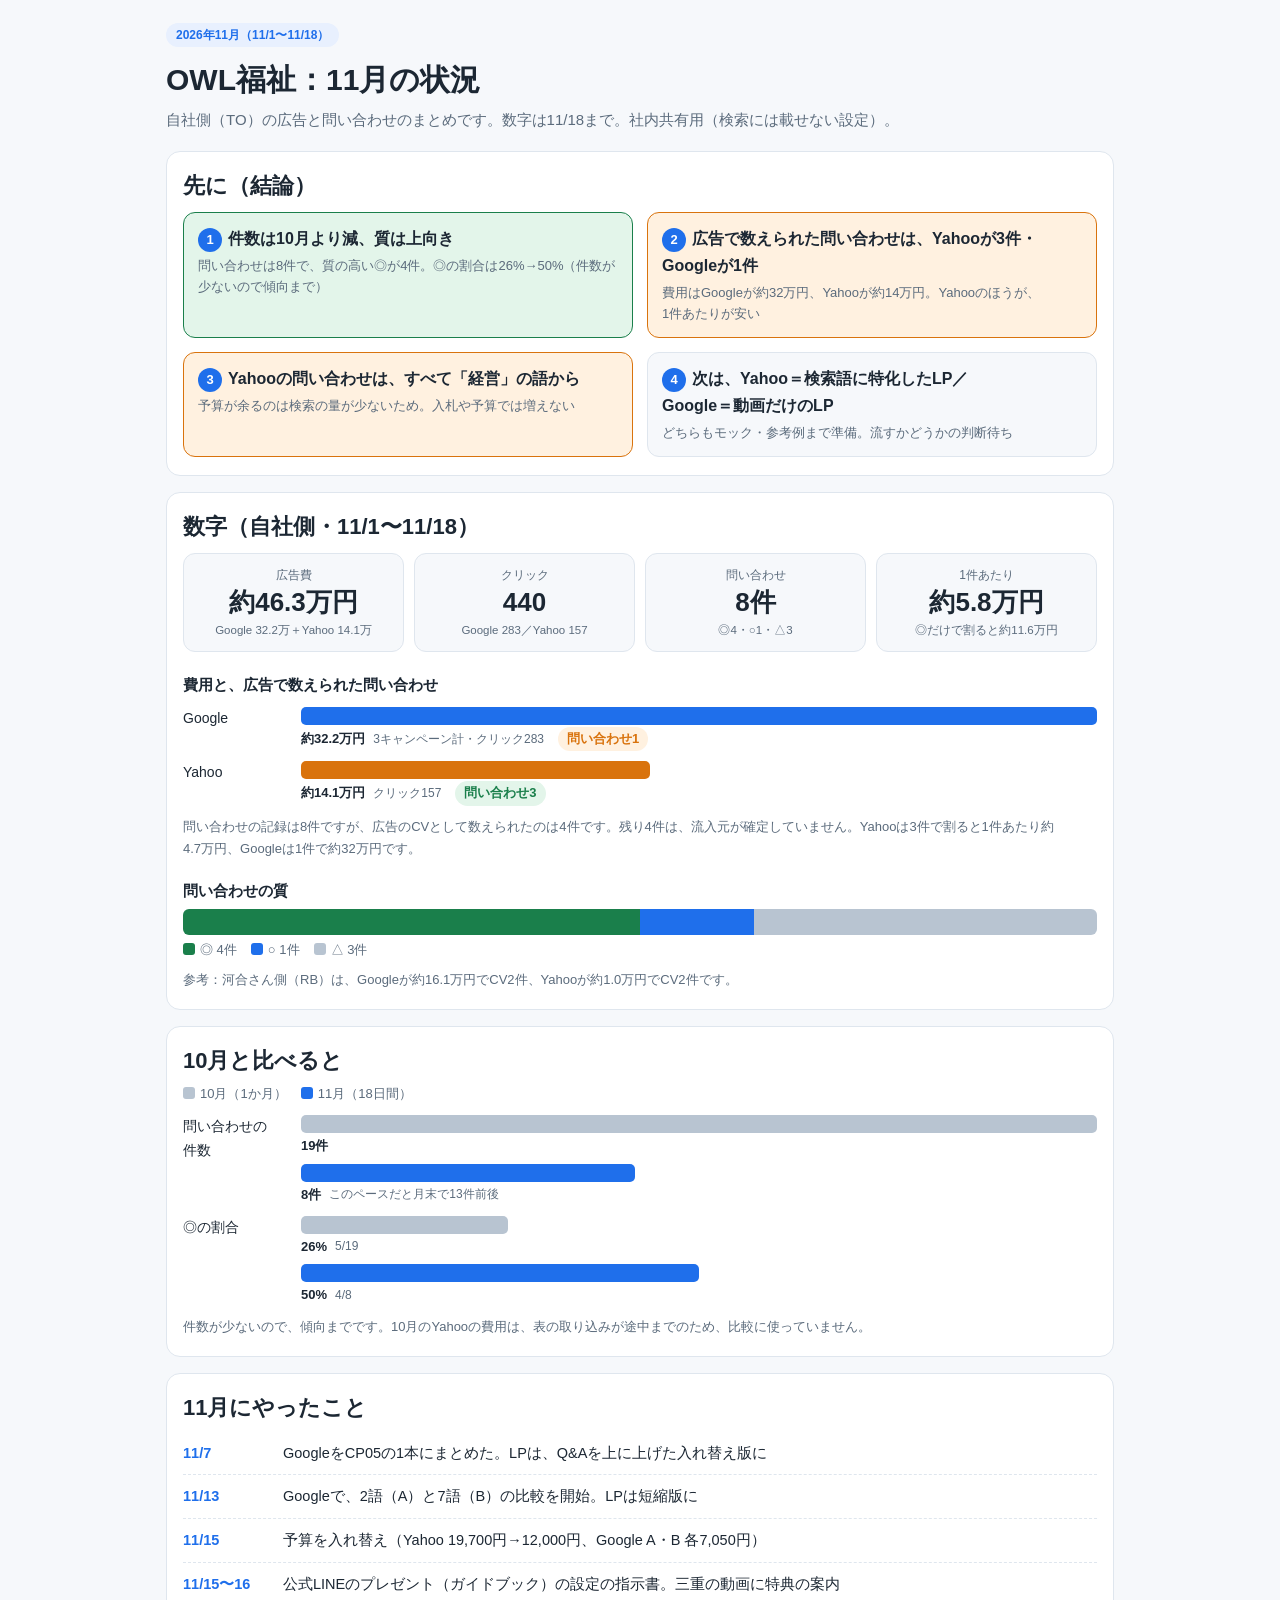
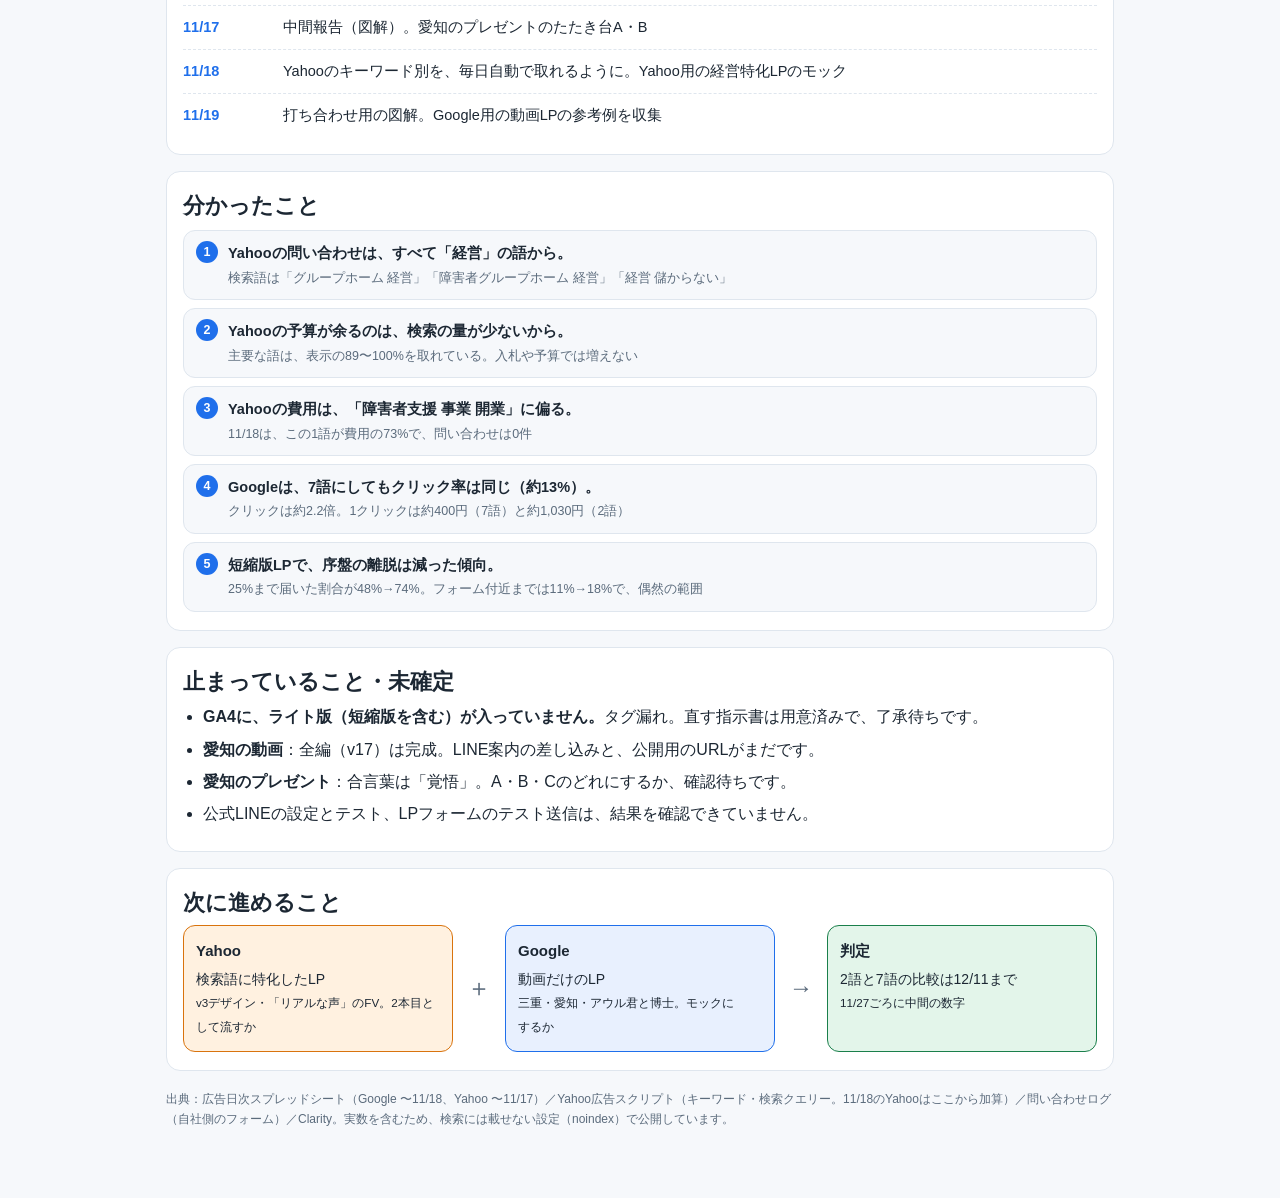
==== index.html @ 12ee5a51 "OWL福祉 11月の状況（図解） Co-Authored-By: Claude Fable 5.2 <noreply@anthropic.com>" ====
<!doctype html>
<html lang="ja">
<head>
<meta charset="utf-8">
<meta name="viewport" content="width=device-width, initial-scale=1">
<meta name="robots" content="noindex,nofollow">
<title>OWL福祉 11月の状況</title>
<style>
:root{
  --bg:#f6f8fb; --card:#ffffff; --ink:#1c2733; --sub:#5b6b7c; --line:#dfe6ee;
  --blue:#1f6feb; --blue-bg:#e8f0fe; --orange:#d9730d; --orange-bg:#fff1e0;
  --green:#1a7f4b; --green-bg:#e3f5ea; --red:#c0392b; --red-bg:#fdeceb; --gray-bar:#b8c4d1;
}
@media (prefers-color-scheme: dark){
  :root:not([data-theme="light"]){
    --bg:#0f1620; --card:#17212d; --ink:#e8eef5; --sub:#9bacbd; --line:#2a3745;
    --blue:#6aa6ff; --blue-bg:#16263f; --orange:#ffa94d; --orange-bg:#3a2a14; --green:#5fd39a; --green-bg:#12301f; --red:#ff8a7a; --red-bg:#3a1a17; --gray-bar:#4a5a6b;
  }
}
:root[data-theme="dark"]{
  --bg:#0f1620; --card:#17212d; --ink:#e8eef5; --sub:#9bacbd; --line:#2a3745;
  --blue:#6aa6ff; --blue-bg:#16263f; --orange:#ffa94d; --orange-bg:#3a2a14; --green:#5fd39a; --green-bg:#12301f; --red:#ff8a7a; --red-bg:#3a1a17; --gray-bar:#4a5a6b;
}
*{box-sizing:border-box}
html{-webkit-text-size-adjust:100%}
body{margin:0;background:var(--bg);color:var(--ink);font-family:-apple-system,BlinkMacSystemFont,"Hiragino Sans","Hiragino Kaku Gothic ProN","Yu Gothic",Meiryo,sans-serif;line-height:1.7;font-size:16px;word-break:auto-phrase;line-break:strict}
h1,h2,h3,.lead{text-wrap:balance}
.wrap{max-width:980px;margin:0 auto;padding:20px 16px 56px}
h1{font-size:clamp(22px,4.6vw,30px);line-height:1.4;margin:6px 0 6px}
h2{font-size:clamp(18px,3.8vw,22px);margin:0 0 6px;line-height:1.45}
h3{font-size:15px;margin:14px 0 6px}
.lead{color:var(--sub);margin:0 0 18px;font-size:15px}
.tag{display:inline-block;font-size:12px;font-weight:700;padding:2px 10px;border-radius:99px;background:var(--blue-bg);color:var(--blue);margin-bottom:6px}
.card{background:var(--card);border:1px solid var(--line);border-radius:14px;padding:18px 16px;margin:0 0 16px}
.concl,.card{min-width:0}
.grid2{display:grid;grid-template-columns:1fr 1fr;gap:14px}
.grid4{display:grid;grid-template-columns:repeat(4,1fr);gap:12px}
@media (max-width:820px){.grid4{grid-template-columns:1fr 1fr}}
@media (max-width:620px){.grid2,.grid4{grid-template-columns:1fr}}
.concl{border-radius:12px;padding:12px 14px;border:1px solid var(--line);background:var(--bg)}
.concl .no{display:inline-block;width:24px;height:24px;line-height:24px;text-align:center;border-radius:99px;background:var(--blue);color:#fff;font-weight:700;font-size:13px;margin-right:6px}
.concl b{display:block;margin-bottom:4px}
.concl small{color:var(--sub);display:block;font-size:13px;line-height:1.6}
.concl.good{background:var(--green-bg);border-color:var(--green)}
.concl.mid{background:var(--orange-bg);border-color:var(--orange)}
.bar-row{display:grid;grid-template-columns:110px minmax(0,1fr);align-items:start;gap:8px;margin:10px 0;font-size:14px}
@media (max-width:620px){.bar-row{grid-template-columns:minmax(0,1fr);gap:2px}}
.bars{display:grid;gap:6px;min-width:0}
.b{display:block;min-width:0}
.b i{display:block;height:18px;border-radius:5px;min-width:3px}
.lab{display:flex;flex-wrap:wrap;align-items:center;gap:2px 8px;margin-top:2px}
.b i.old{background:var(--gray-bar)} .b i.new{background:var(--blue)} .b i.a{background:var(--orange)} .b i.bb{background:var(--blue)} .b i.bud{background:var(--line)} .b i.use{background:var(--orange)}
.b span{font-weight:700;font-variant-numeric:tabular-nums;font-size:13px}
.b em{font-style:normal;color:var(--sub);font-size:12px;font-variant-numeric:tabular-nums}
.legend{display:flex;gap:14px;flex-wrap:wrap;font-size:13px;color:var(--sub);margin:4px 0 8px}
.legend i{display:inline-block;width:12px;height:12px;border-radius:3px;margin-right:5px;vertical-align:-1px}
.note{color:var(--sub);font-size:13px;margin:8px 0 0}
.verdict{display:inline-block;font-size:12px;font-weight:700;padding:1px 9px;border-radius:99px;margin-left:6px}
.v-ok{background:var(--green-bg);color:var(--green)} .v-no{background:var(--orange-bg);color:var(--orange)} .v-same{background:var(--blue-bg);color:var(--blue)}
.flow{display:grid;grid-template-columns:1fr 40px 1fr 40px 1fr;gap:6px;align-items:stretch}
.flow>*{min-width:0}
.flow .step{border-radius:12px;padding:12px;border:1px solid var(--line);background:var(--bg);font-size:14px}
.flow .step b{display:block;font-size:15px;margin-bottom:4px}
.flow .arrow{display:flex;align-items:center;justify-content:center;font-size:24px;color:var(--sub)}
.flow .step.a{background:var(--orange-bg);border-color:var(--orange)}
.flow .step.b2{background:var(--blue-bg);border-color:var(--blue)}
.flow .step.res{background:var(--green-bg);border-color:var(--green)}
@media (max-width:720px){.flow{grid-template-columns:1fr}.flow .arrow{transform:rotate(90deg);height:26px}}

th,td{border-bottom:1px solid var(--line);padding:9px 8px;text-align:left;vertical-align:top}
th{font-size:13px;color:var(--sub)}
td.n{text-align:right;font-variant-numeric:tabular-nums;font-weight:700}
.unk li{margin:5px 0}
ul{margin:6px 0;padding-left:20px}
.foot{color:var(--sub);font-size:12px;margin-top:18px}

h2 .n{display:inline-block;min-width:26px;height:26px;line-height:26px;text-align:center;border-radius:99px;background:var(--blue);color:#fff;font-size:14px;margin-right:8px;vertical-align:2px}
.bt{position:relative;height:22px;border-radius:5px;background:var(--line);overflow:visible;margin:2px 0}
.bt i{display:block;height:100%;border-radius:5px}
.bt .mk{position:absolute;top:-4px;bottom:-4px;width:0;border-left:2px dashed var(--orange)}
.bt .mk em{position:absolute;top:-17px;right:6px;font-style:normal;font-size:10.5px;color:var(--orange);white-space:nowrap;font-weight:700}
.rowd{display:grid;grid-template-columns:54px minmax(0,1fr);gap:8px;align-items:center;margin:20px 0 6px;font-size:13.5px}
.rowd .v{display:flex;gap:8px;align-items:center;flex-wrap:wrap}
.rowd .v b{font-variant-numeric:tabular-nums}
.stack{display:flex;height:26px;border-radius:6px;overflow:hidden;margin:6px 0 4px}
.stack i{display:block;height:100%}
.stack i.h{background:var(--orange)} .stack i.o{background:var(--gray-bar)}
table{width:100%;border-collapse:collapse;font-size:13.5px}
th,td{border-bottom:1px solid var(--line);padding:8px 6px;text-align:right;white-space:nowrap}
th:first-child,td:first-child{text-align:left;white-space:normal}
th{font-size:12px;color:var(--sub);font-weight:700}
.sc{overflow-x:auto;-webkit-overflow-scrolling:touch}
.ask{counter-reset:a;list-style:none;margin:8px 0 0;padding:0}
.ask li{counter-increment:a;position:relative;padding:10px 12px 10px 44px;border:1px solid var(--line);border-radius:12px;background:var(--bg);margin:0 0 8px;font-size:14.5px}
.ask li::before{content:counter(a);position:absolute;left:12px;top:10px;width:22px;height:22px;line-height:22px;text-align:center;border-radius:99px;background:var(--orange);color:#fff;font-size:12.5px;font-weight:700}
.gift{display:grid;grid-template-columns:repeat(3,minmax(0,1fr));gap:12px}
@media (max-width:760px){.gift{grid-template-columns:1fr}}
.gc{border:1px solid var(--line);border-radius:12px;padding:12px 14px;background:var(--bg);font-size:14px}
.gc b{display:block;font-size:15px;margin-bottom:2px}
.gc small{display:block;color:var(--sub);font-size:12.5px;line-height:1.6;margin-top:4px}
.st{display:inline-block;font-size:11.5px;font-weight:700;padding:1px 9px;border-radius:99px;margin-bottom:6px}
.st.ok{background:var(--green-bg);color:var(--green)} .st.wip{background:var(--orange-bg);color:var(--orange)} .st.no{background:var(--red-bg);color:var(--red)}
.key{display:flex;align-items:center;gap:14px;background:var(--orange-bg);border:1px solid var(--orange);border-radius:14px;padding:14px 16px;margin:0 0 14px}
.key .w{font-size:30px;font-weight:800;color:var(--orange);line-height:1}
.key small{display:block;color:var(--sub);font-size:12.5px}
.steps5{display:grid;grid-template-columns:repeat(5,minmax(0,1fr));gap:8px}
@media (max-width:760px){.steps5{grid-template-columns:1fr}}
.sp{border:1px solid var(--line);border-radius:12px;padding:10px 12px;background:var(--bg);font-size:13.5px;line-height:1.55}
.sp b{display:block;font-size:14px;margin-bottom:2px}
.pillbox{display:flex;flex-wrap:wrap;gap:6px;margin:6px 0 0}
.pill{font-size:12.5px;border:1px solid var(--line);border-radius:99px;padding:2px 10px;background:var(--bg)}
.pill.cv{border-color:var(--green);background:var(--green-bg);color:var(--green);font-weight:700}

.kpi{display:grid;grid-template-columns:repeat(4,minmax(0,1fr));gap:10px}
@media (max-width:760px){.kpi{grid-template-columns:1fr 1fr}}
.kp{border:1px solid var(--line);border-radius:12px;padding:12px 10px;background:var(--bg);text-align:center}
.kp small{display:block;font-size:12px;color:var(--sub);line-height:1.5}
.kp b{display:block;font-size:clamp(20px,5vw,26px);line-height:1.3;margin:2px 0;font-variant-numeric:tabular-nums}
.kp i{display:block;font-style:normal;font-size:11.5px;color:var(--sub);line-height:1.5}
.tl{list-style:none;margin:8px 0 0;padding:0}
.tl li{display:grid;grid-template-columns:88px minmax(0,1fr);gap:12px;padding:9px 0;border-bottom:1px dashed var(--line);font-size:14.5px}
.tl li:last-child{border-bottom:0}
.tl li b{color:var(--blue);font-variant-numeric:tabular-nums;white-space:nowrap}
.find{counter-reset:f;list-style:none;margin:8px 0 0;padding:0;display:grid;gap:8px}
.find li{counter-increment:f;position:relative;padding:10px 12px 10px 44px;border:1px solid var(--line);border-radius:12px;background:var(--bg);font-size:14.5px}
.find li::before{content:counter(f);position:absolute;left:12px;top:10px;width:22px;height:22px;line-height:22px;text-align:center;border-radius:99px;background:var(--blue);color:#fff;font-size:12.5px;font-weight:700}
.find li small{display:block;color:var(--sub);font-size:12.5px;margin-top:2px}
</style>
</head>
<body>
<div class="wrap">

<span class="tag">2026年11月（11/1〜11/18）</span>
<h1>OWL福祉：11月の状況</h1>
<p class="lead">自社側（TO）の広告と問い合わせのまとめです。数字は11/18まで。社内共有用（検索には載せない設定）。</p>

<div class="card">
  <h2>先に（結論）</h2>
  <div class="grid2" style="margin-top:10px">
    <div class="concl good"><b><span class="no">1</span>件数は10月より減、質は上向き</b><small>問い合わせは8件で、質の高い◎が4件。◎の割合は26%→50%（件数が少ないので傾向まで）</small></div>
    <div class="concl mid"><b><span class="no">2</span>広告で数えられた問い合わせは、<span style="white-space:nowrap">Yahooが3件・</span><span style="white-space:nowrap">Googleが1件</span></b><small>費用はGoogleが約32万円、Yahooが約14万円。Yahooのほうが、1件あたりが安い</small></div>
    <div class="concl mid"><b><span class="no">3</span>Yahooの問い合わせは、すべて「経営」の語から</b><small>予算が余るのは検索の量が少ないため。入札や予算では増えない</small></div>
    <div class="concl"><b><span class="no">4</span>次は、<span style="white-space:nowrap">Yahoo＝検索語に特化したLP</span>／<span style="white-space:nowrap">Google＝動画だけのLP</span></b><small>どちらもモック・参考例まで準備。流すかどうかの判断待ち</small></div>
  </div>
</div>

<div class="card">
  <h2>数字（自社側・11/1〜11/18）</h2>
  <div class="kpi" style="margin-top:10px">
    <div class="kp"><small>広告費</small><b>約46.3万円</b><i>Google 32.2万＋Yahoo 14.1万</i></div>
    <div class="kp"><small>クリック</small><b>440</b><i>Google 283／Yahoo 157</i></div>
    <div class="kp"><small>問い合わせ</small><b>8件</b><i>◎4・○1・△3</i></div>
    <div class="kp"><small>1件あたり</small><b>約5.8万円</b><i>◎だけで割ると約11.6万円</i></div>
  </div>

  <h3 style="font-size:15px;margin:20px 0 4px">費用と、広告で数えられた問い合わせ</h3>
  <div class="bar-row"><div>Google</div><div class="bars"><div class="b"><i class="new" style="width:100%"></i><div class="lab"><span>約32.2万円</span><em>3キャンペーン計・クリック283</em><span class="verdict v-no">問い合わせ1</span></div></div></div></div>
  <div class="bar-row"><div>Yahoo</div><div class="bars"><div class="b"><i class="a" style="width:43.9%"></i><div class="lab"><span>約14.1万円</span><em>クリック157</em><span class="verdict v-ok">問い合わせ3</span></div></div></div></div>
  <p class="note">問い合わせの記録は8件ですが、広告のCVとして数えられたのは4件です。残り4件は、流入元が確定していません。Yahooは3件で割ると1件あたり約4.7万円、Googleは1件で約32万円です。</p>

  <h3 style="font-size:15px;margin:18px 0 4px">問い合わせの質</h3>
  <div class="stack"><i style="width:50%;background:var(--green)"></i><i style="width:12.5%;background:var(--blue)"></i><i style="width:37.5%;background:var(--gray-bar)"></i></div>
  <div class="legend"><span><i style="background:var(--green)"></i>◎ 4件</span><span><i style="background:var(--blue)"></i>○ 1件</span><span><i style="background:var(--gray-bar)"></i>△ 3件</span></div>
  <p class="note">参考：河合さん側（RB）は、Googleが約16.1万円でCV2件、Yahooが約1.0万円でCV2件です。</p>
</div>

<div class="card">
  <h2>10月と比べると</h2>
  <div class="legend"><span><i style="background:var(--gray-bar)"></i>10月（1か月）</span><span><i style="background:var(--blue)"></i>11月（18日間）</span></div>
  <div class="bar-row"><div>問い合わせの件数</div><div class="bars"><div class="b"><i class="old" style="width:100%"></i><div class="lab"><span>19件</span></div></div><div class="b"><i class="new" style="width:42%"></i><div class="lab"><span>8件</span><em>このペースだと月末で13件前後</em></div></div></div></div>
  <div class="bar-row"><div>◎の割合</div><div class="bars"><div class="b"><i class="old" style="width:26%"></i><div class="lab"><span>26%</span><em>5/19</em></div></div><div class="b"><i class="new" style="width:50%"></i><div class="lab"><span>50%</span><em>4/8</em></div></div></div></div>
  <p class="note">件数が少ないので、傾向までです。10月のYahooの費用は、表の取り込みが途中までのため、比較に使っていません。</p>
</div>

<div class="card">
  <h2>11月にやったこと</h2>
  <ul class="tl">
    <li><b>11/7</b><span>GoogleをCP05の1本にまとめた。LPは、Q&amp;Aを上に上げた入れ替え版に</span></li>
    <li><b>11/13</b><span>Googleで、2語（A）と7語（B）の比較を開始。LPは短縮版に</span></li>
    <li><b>11/15</b><span>予算を入れ替え（Yahoo 19,700円→12,000円、Google A・B 各7,050円）</span></li>
    <li><b>11/15〜16</b><span>公式LINEのプレゼント（ガイドブック）の設定の指示書。三重の動画に特典の案内</span></li>
    <li><b>11/17</b><span>中間報告（図解）。愛知のプレゼントのたたき台A・B</span></li>
    <li><b>11/18</b><span>Yahooのキーワード別を、毎日自動で取れるように。Yahoo用の経営特化LPのモック</span></li>
    <li><b>11/19</b><span>打ち合わせ用の図解。Google用の動画LPの参考例を収集</span></li>
  </ul>
</div>

<div class="card">
  <h2>分かったこと</h2>
  <ol class="find">
    <li><b>Yahooの問い合わせは、すべて「経営」の語から。</b><small>検索語は「グループホーム 経営」「障害者グループホーム 経営」「経営 儲からない」</small></li>
    <li><b>Yahooの予算が余るのは、検索の量が少ないから。</b><small>主要な語は、表示の89〜100%を取れている。入札や予算では増えない</small></li>
    <li><b>Yahooの費用は、「障害者支援 事業 開業」に偏る。</b><small>11/18は、この1語が費用の73%で、問い合わせは0件</small></li>
    <li><b>Googleは、7語にしてもクリック率は同じ（約13%）。</b><small>クリックは約2.2倍。1クリックは約400円（7語）と約1,030円（2語）</small></li>
    <li><b>短縮版LPで、序盤の離脱は減った傾向。</b><small>25%まで届いた割合が48%→74%。フォーム付近までは11%→18%で、偶然の範囲</small></li>
  </ol>
</div>

<div class="card">
  <h2>止まっていること・未確定</h2>
  <ul class="unk">
    <li><b>GA4に、ライト版（短縮版を含む）が入っていません。</b>タグ漏れ。直す指示書は用意済みで、了承待ちです。</li>
    <li><b>愛知の動画</b>：全編（v17）は完成。LINE案内の差し込みと、公開用のURLがまだです。</li>
    <li><b>愛知のプレゼント</b>：合言葉は「覚悟」。A・B・Cのどれにするか、確認待ちです。</li>
    <li>公式LINEの設定とテスト、LPフォームのテスト送信は、結果を確認できていません。</li>
  </ul>
</div>

<div class="card">
  <h2>次に進めること</h2>
  <div class="flow">
    <div class="step a"><b>Yahoo</b>検索語に特化したLP<br><small>v3デザイン・「リアルな声」のFV。2本目として流すか</small></div>
    <div class="arrow">＋</div>
    <div class="step b2"><b>Google</b>動画だけのLP<br><small>三重・愛知・アウル君と博士。モックにするか</small></div>
    <div class="arrow">→</div>
    <div class="step res"><b>判定</b>2語と7語の比較は12/11まで<br><small>11/27ごろに中間の数字</small></div>
  </div>
</div>

<p class="foot">出典：広告日次スプレッドシート（Google 〜11/18、Yahoo 〜11/17）／Yahoo広告スクリプト（キーワード・検索クエリー。11/18のYahooはここから加算）／問い合わせログ（自社側のフォーム）／Clarity。実数を含むため、検索には載せない設定（noindex）で公開しています。</p>
</div>
</body>
</html>
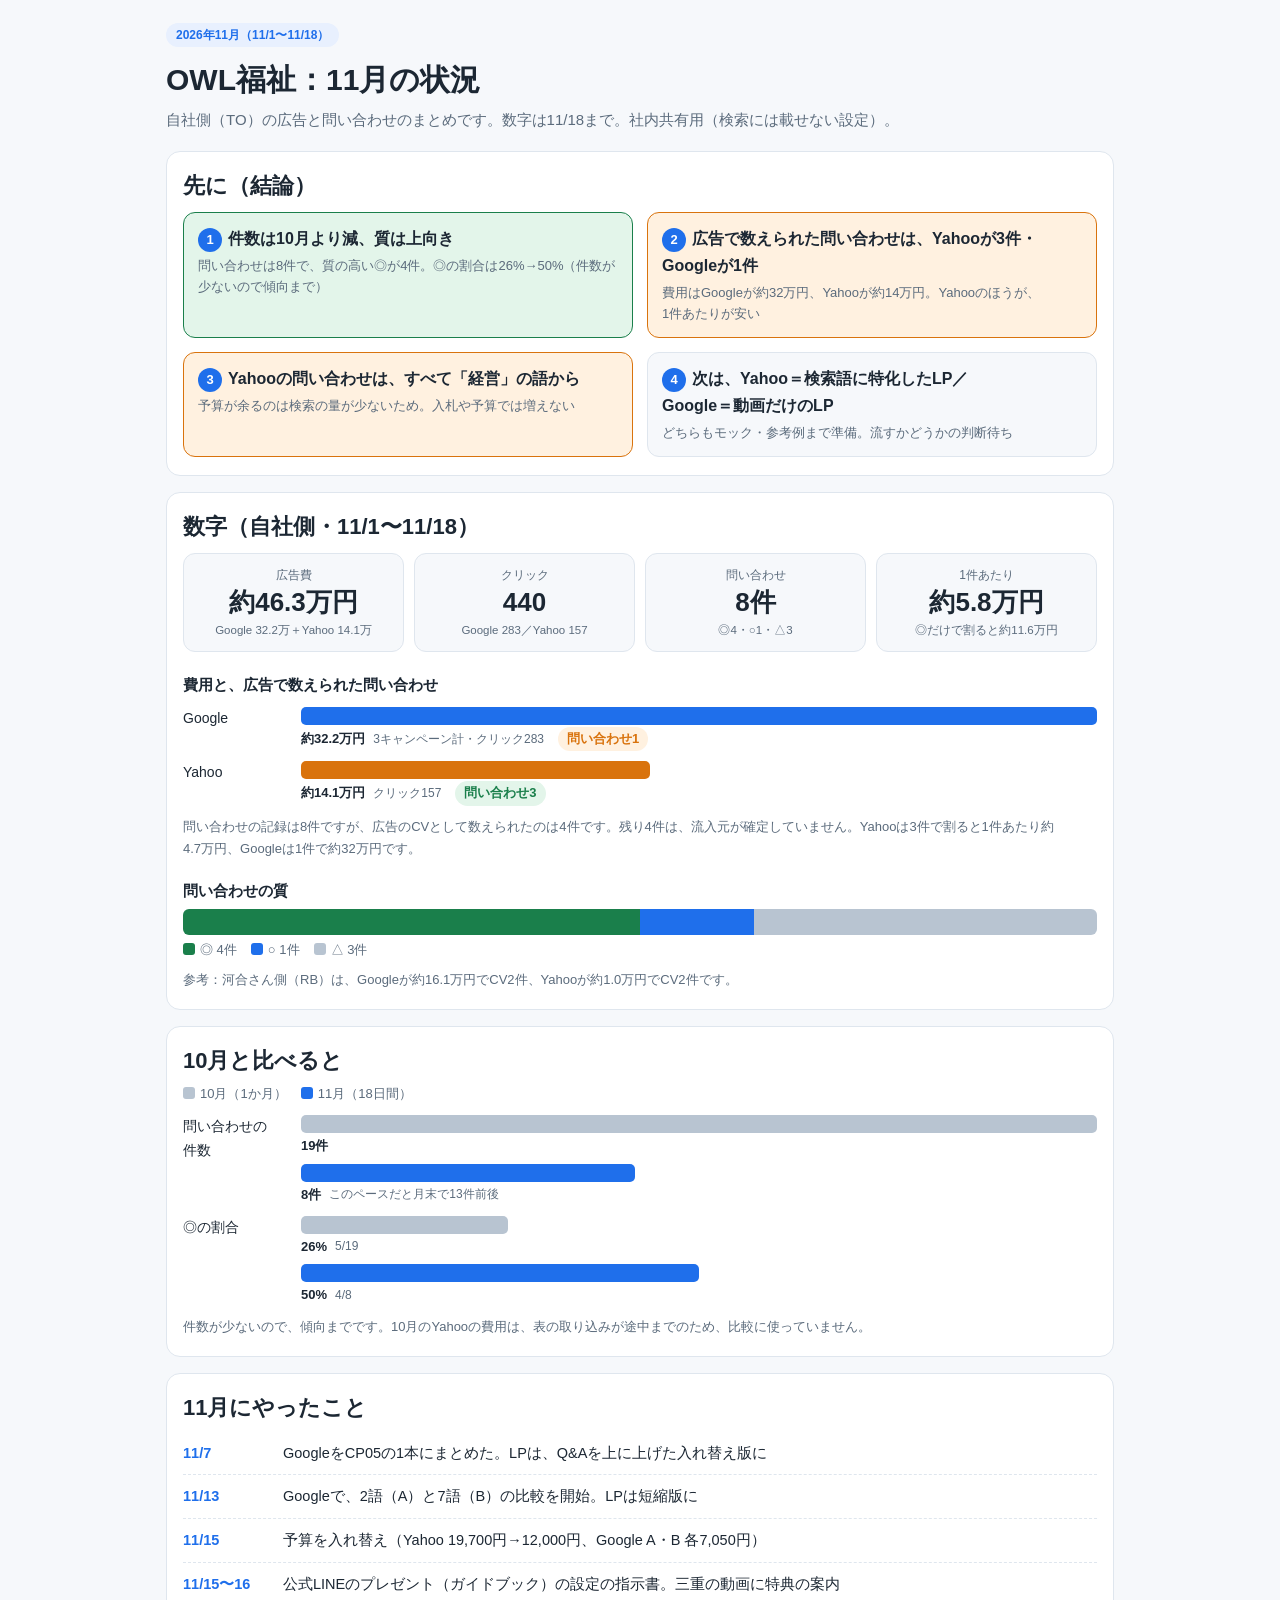
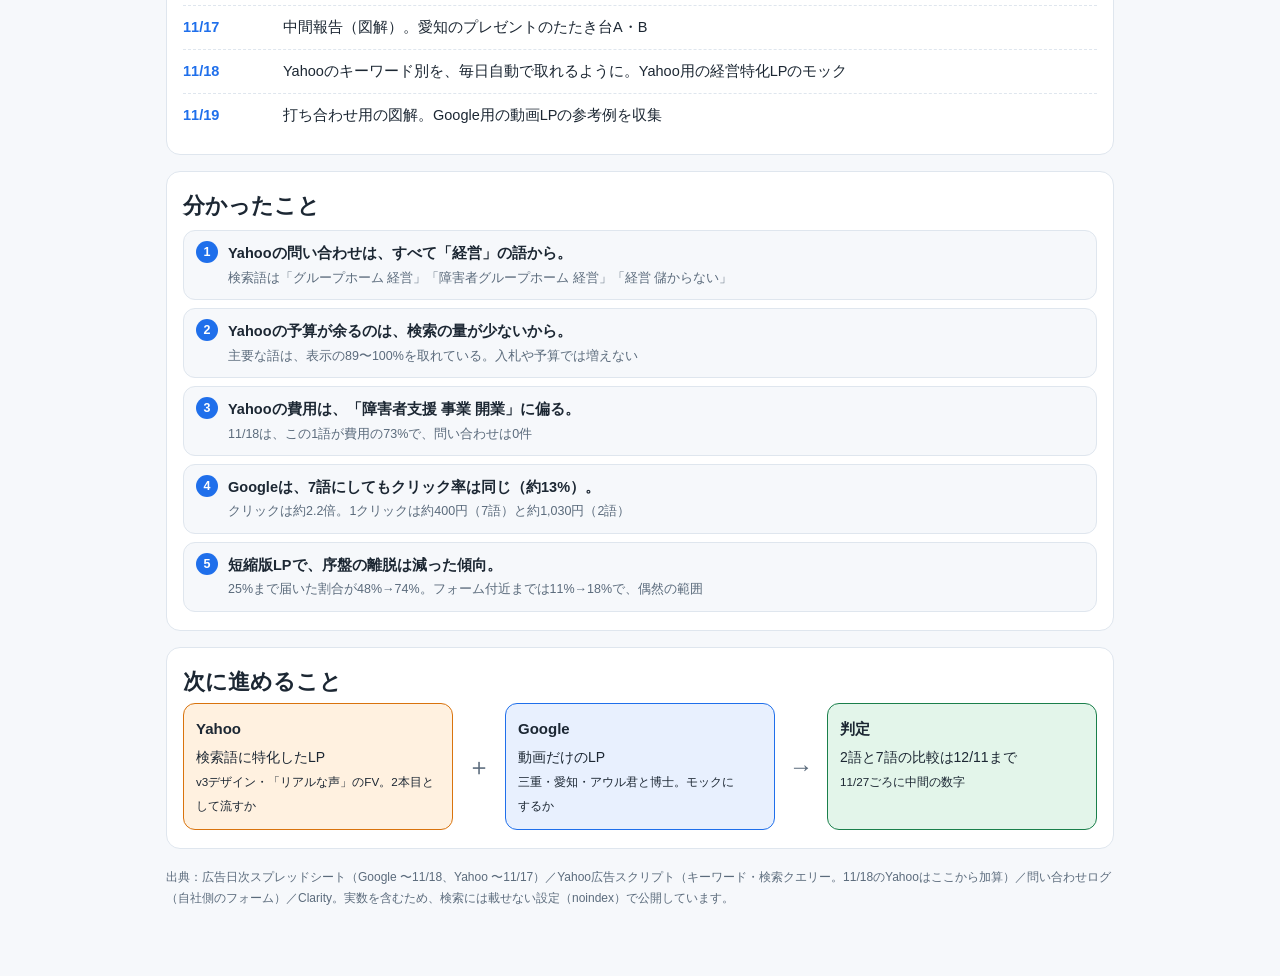
==== commit f03fbafb: "「止まっていること・未確定」を外す Co-Authored-By: Claude Fable 5.2 <noreply@anthropic.com>" ====
--- a/index.html
+++ b/index.html
@@ -197,16 +197,6 @@
 </div>
 
 <div class="card">
-  <h2>止まっていること・未確定</h2>
-  <ul class="unk">
-    <li><b>GA4に、ライト版（短縮版を含む）が入っていません。</b>タグ漏れ。直す指示書は用意済みで、了承待ちです。</li>
-    <li><b>愛知の動画</b>：全編（v17）は完成。LINE案内の差し込みと、公開用のURLがまだです。</li>
-    <li><b>愛知のプレゼント</b>：合言葉は「覚悟」。A・B・Cのどれにするか、確認待ちです。</li>
-    <li>公式LINEの設定とテスト、LPフォームのテスト送信は、結果を確認できていません。</li>
-  </ul>
-</div>
-
-<div class="card">
   <h2>次に進めること</h2>
   <div class="flow">
     <div class="step a"><b>Yahoo</b>検索語に特化したLP<br><small>v3デザイン・「リアルな声」のFV。2本目として流すか</small></div>
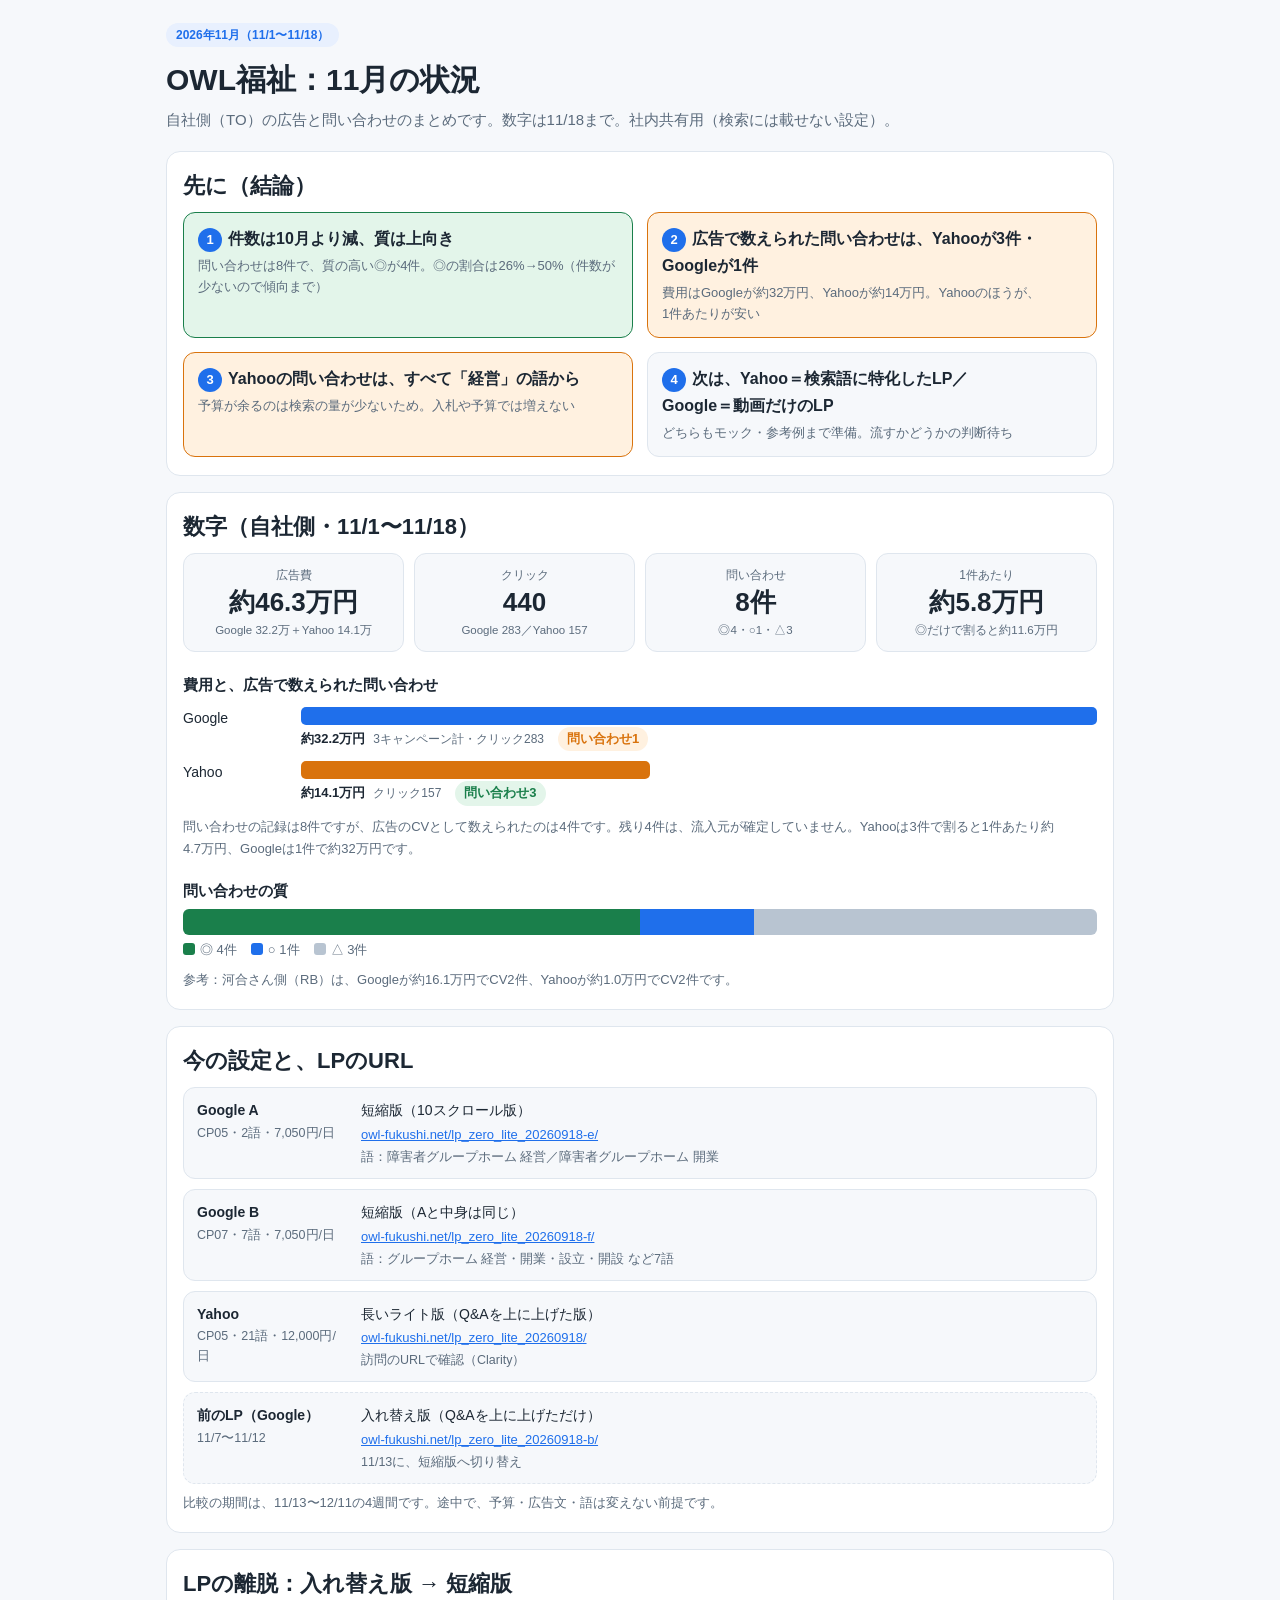
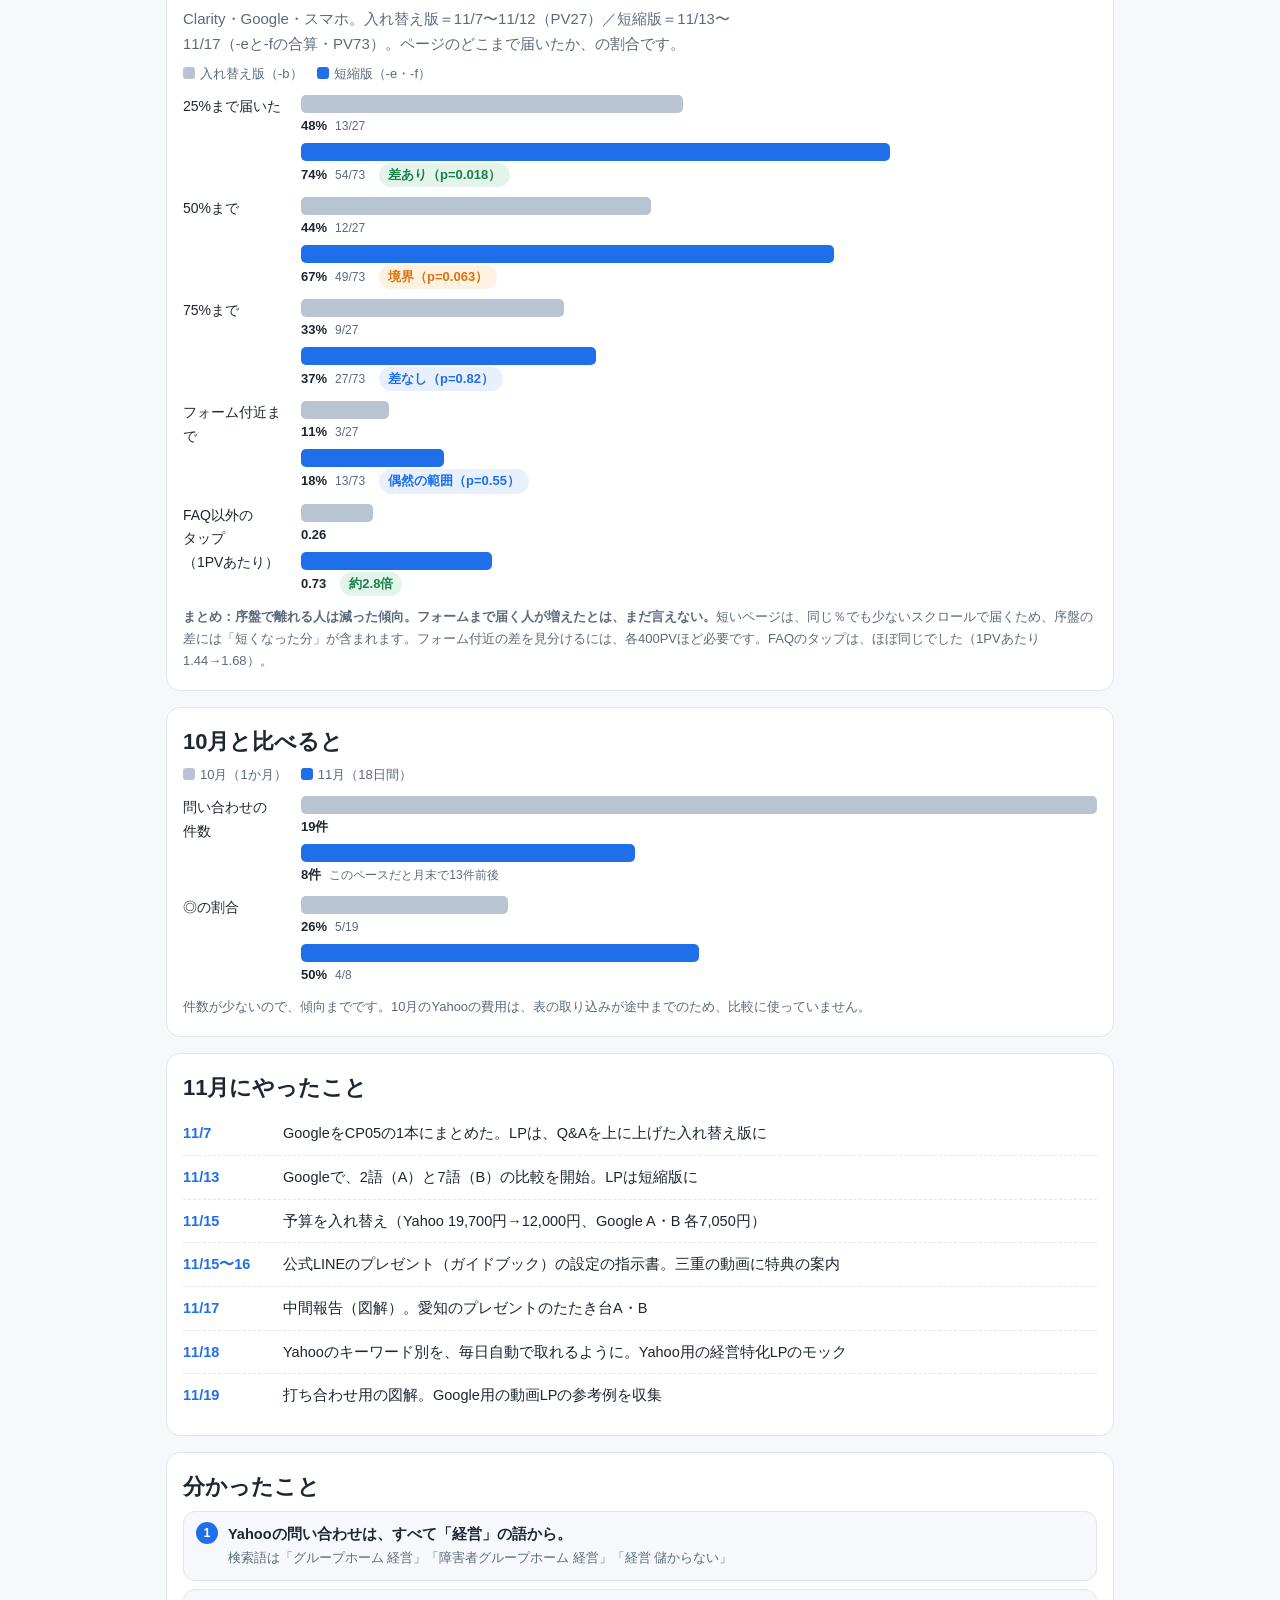
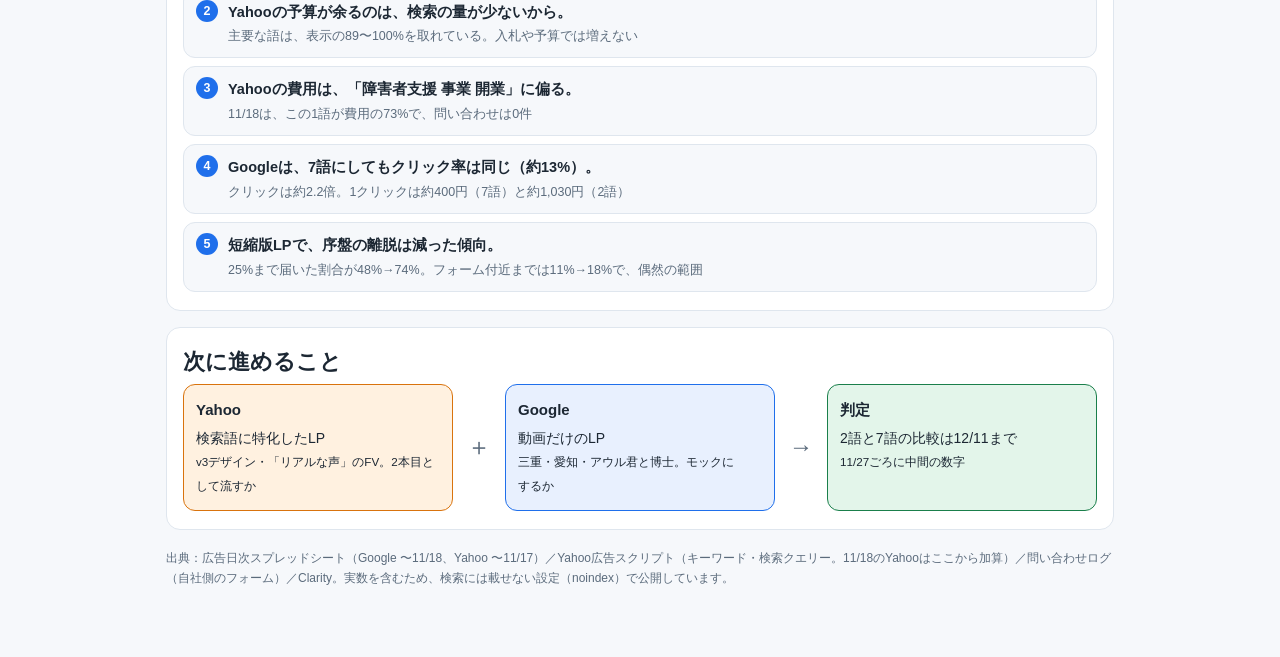
==== commit 9d0bf008: "今の設定とLPのURL、入れ替え版と短縮版の離脱の比較を追加 Co-Authored-By: Claude Fable 5.2 <noreply@anthropic.com>" ====
--- a/index.html
+++ b/index.html
@@ -125,6 +125,14 @@
 .find li{counter-increment:f;position:relative;padding:10px 12px 10px 44px;border:1px solid var(--line);border-radius:12px;background:var(--bg);font-size:14.5px}
 .find li::before{content:counter(f);position:absolute;left:12px;top:10px;width:22px;height:22px;line-height:22px;text-align:center;border-radius:99px;background:var(--blue);color:#fff;font-size:12.5px;font-weight:700}
 .find li small{display:block;color:var(--sub);font-size:12.5px;margin-top:2px}
+
+.set{display:grid;gap:10px;margin-top:10px}
+.sr{display:grid;grid-template-columns:150px minmax(0,1fr);gap:4px 14px;border:1px solid var(--line);border-radius:12px;background:var(--bg);padding:11px 13px;font-size:14px}
+@media (max-width:620px){.sr{grid-template-columns:minmax(0,1fr)}}
+.sr b{display:block}
+.sr small{display:block;color:var(--sub);font-size:12.5px;line-height:1.6}
+.sr a{color:var(--blue);word-break:break-all;font-size:13px}
+.sr.old{border-style:dashed}
 </style>
 </head>
 <body>
@@ -162,6 +170,29 @@
   <div class="stack"><i style="width:50%;background:var(--green)"></i><i style="width:12.5%;background:var(--blue)"></i><i style="width:37.5%;background:var(--gray-bar)"></i></div>
   <div class="legend"><span><i style="background:var(--green)"></i>◎ 4件</span><span><i style="background:var(--blue)"></i>○ 1件</span><span><i style="background:var(--gray-bar)"></i>△ 3件</span></div>
   <p class="note">参考：河合さん側（RB）は、Googleが約16.1万円でCV2件、Yahooが約1.0万円でCV2件です。</p>
+</div>
+
+<div class="card">
+  <h2>今の設定と、LPのURL</h2>
+  <div class="set">
+    <div class="sr"><div><b>Google A</b><small>CP05・2語・7,050円/日</small></div><div>短縮版（10スクロール版）<br><a href="https://owl-fukushi.net/lp_zero_lite_20260918-e/" target="_blank" rel="noopener">owl-fukushi.net/lp_zero_lite_20260918-e/</a><small>語：障害者グループホーム 経営／障害者グループホーム 開業</small></div></div>
+    <div class="sr"><div><b>Google B</b><small>CP07・7語・7,050円/日</small></div><div>短縮版（Aと中身は同じ）<br><a href="https://owl-fukushi.net/lp_zero_lite_20260918-f/" target="_blank" rel="noopener">owl-fukushi.net/lp_zero_lite_20260918-f/</a><small>語：グループホーム 経営・開業・設立・開設 など7語</small></div></div>
+    <div class="sr"><div><b>Yahoo</b><small>CP05・21語・12,000円/日</small></div><div>長いライト版（Q&amp;Aを上に上げた版）<br><a href="https://owl-fukushi.net/lp_zero_lite_20260918/" target="_blank" rel="noopener">owl-fukushi.net/lp_zero_lite_20260918/</a><small>訪問のURLで確認（Clarity）</small></div></div>
+    <div class="sr old"><div><b>前のLP（Google）</b><small>11/7〜11/12</small></div><div>入れ替え版（Q&amp;Aを上に上げただけ）<br><a href="https://owl-fukushi.net/lp_zero_lite_20260918-b/" target="_blank" rel="noopener">owl-fukushi.net/lp_zero_lite_20260918-b/</a><small>11/13に、短縮版へ切り替え</small></div></div>
+  </div>
+  <p class="note">比較の期間は、11/13〜12/11の4週間です。途中で、予算・広告文・語は変えない前提です。</p>
+</div>
+
+<div class="card">
+  <h2>LPの離脱：入れ替え版 → 短縮版</h2>
+  <p class="lead" style="margin-bottom:6px">Clarity・Google・スマホ。入れ替え版＝11/7〜11/12（PV27）／短縮版＝11/13〜11/17（-eと-fの合算・PV73）。ページのどこまで届いたか、の割合です。</p>
+  <div class="legend"><span><i style="background:var(--gray-bar)"></i>入れ替え版（-b）</span><span><i style="background:var(--blue)"></i>短縮版（-e・-f）</span></div>
+  <div class="bar-row"><div>25%まで届いた</div><div class="bars"><div class="b"><i class="old" style="width:48%"></i><div class="lab"><span>48%</span><em>13/27</em></div></div><div class="b"><i class="new" style="width:74%"></i><div class="lab"><span>74%</span><em>54/73</em><span class="verdict v-ok">差あり（p=0.018）</span></div></div></div></div>
+  <div class="bar-row"><div>50%まで</div><div class="bars"><div class="b"><i class="old" style="width:44%"></i><div class="lab"><span>44%</span><em>12/27</em></div></div><div class="b"><i class="new" style="width:67%"></i><div class="lab"><span>67%</span><em>49/73</em><span class="verdict v-no">境界（p=0.063）</span></div></div></div></div>
+  <div class="bar-row"><div>75%まで</div><div class="bars"><div class="b"><i class="old" style="width:33%"></i><div class="lab"><span>33%</span><em>9/27</em></div></div><div class="b"><i class="new" style="width:37%"></i><div class="lab"><span>37%</span><em>27/73</em><span class="verdict v-same">差なし（p=0.82）</span></div></div></div></div>
+  <div class="bar-row"><div>フォーム付近まで</div><div class="bars"><div class="b"><i class="old" style="width:11%"></i><div class="lab"><span>11%</span><em>3/27</em></div></div><div class="b"><i class="new" style="width:18%"></i><div class="lab"><span>18%</span><em>13/73</em><span class="verdict v-same">偶然の範囲（p=0.55）</span></div></div></div></div>
+  <div class="bar-row"><div>FAQ以外のタップ（1PVあたり）</div><div class="bars"><div class="b"><i class="old" style="width:9%"></i><div class="lab"><span>0.26</span></div></div><div class="b"><i class="new" style="width:24%"></i><div class="lab"><span>0.73</span><span class="verdict v-ok">約2.8倍</span></div></div></div></div>
+  <p class="note"><b>まとめ：序盤で離れる人は減った傾向。フォームまで届く人が増えたとは、まだ言えない。</b>短いページは、同じ％でも少ないスクロールで届くため、序盤の差には「短くなった分」が含まれます。フォーム付近の差を見分けるには、各400PVほど必要です。FAQのタップは、ほぼ同じでした（1PVあたり1.44→1.68）。</p>
 </div>
 
 <div class="card">
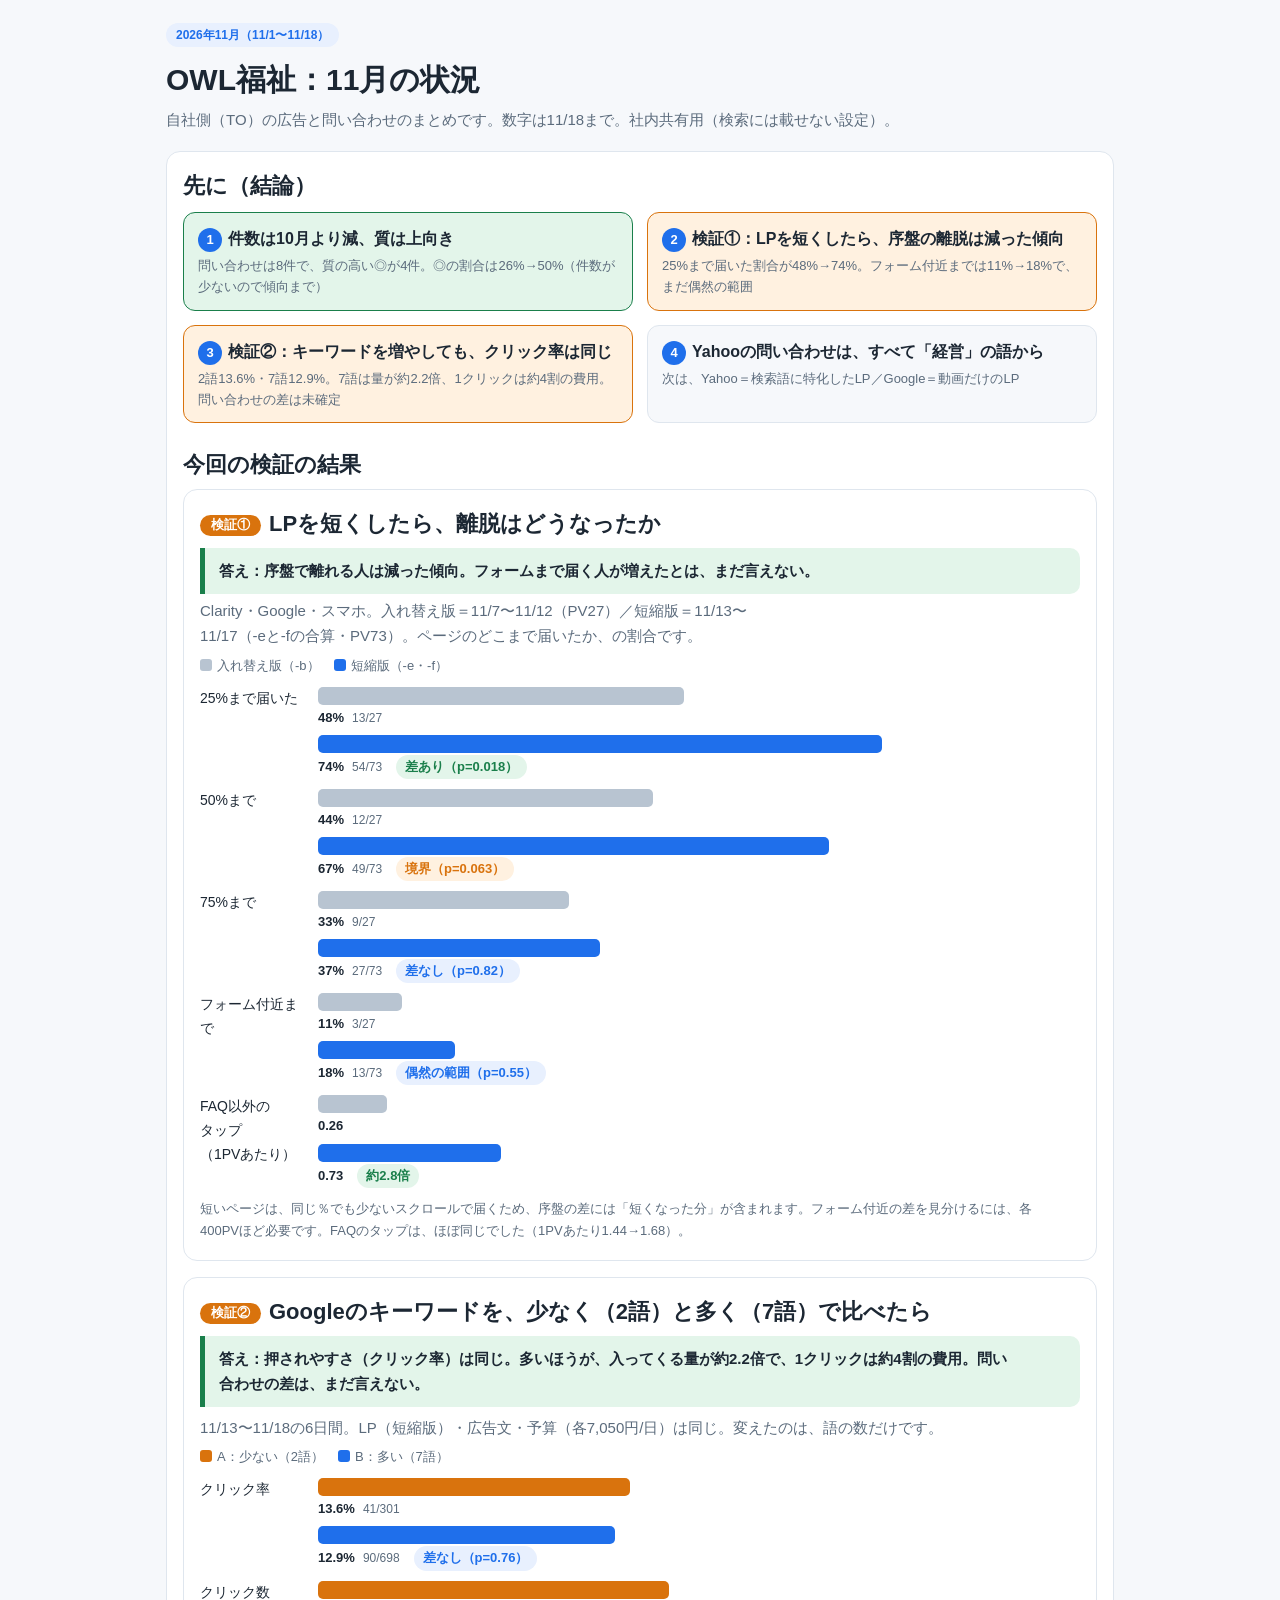
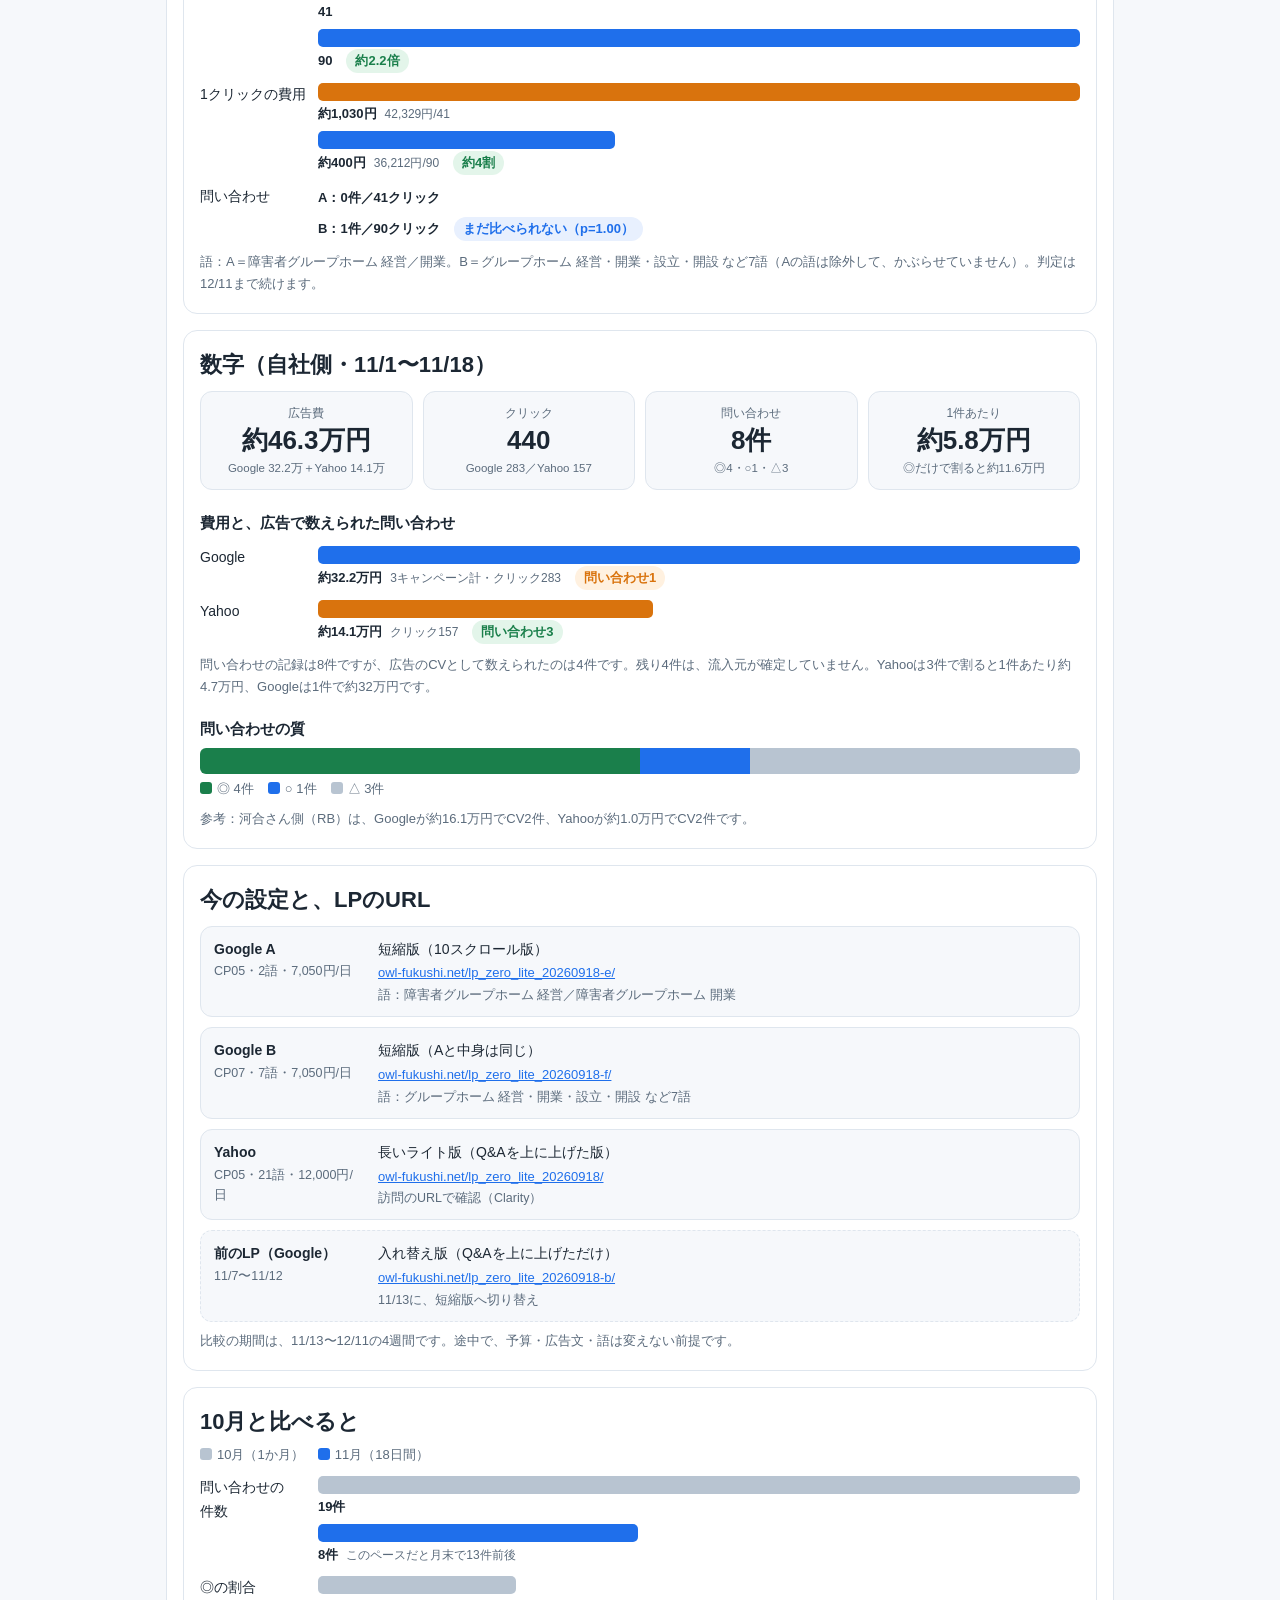
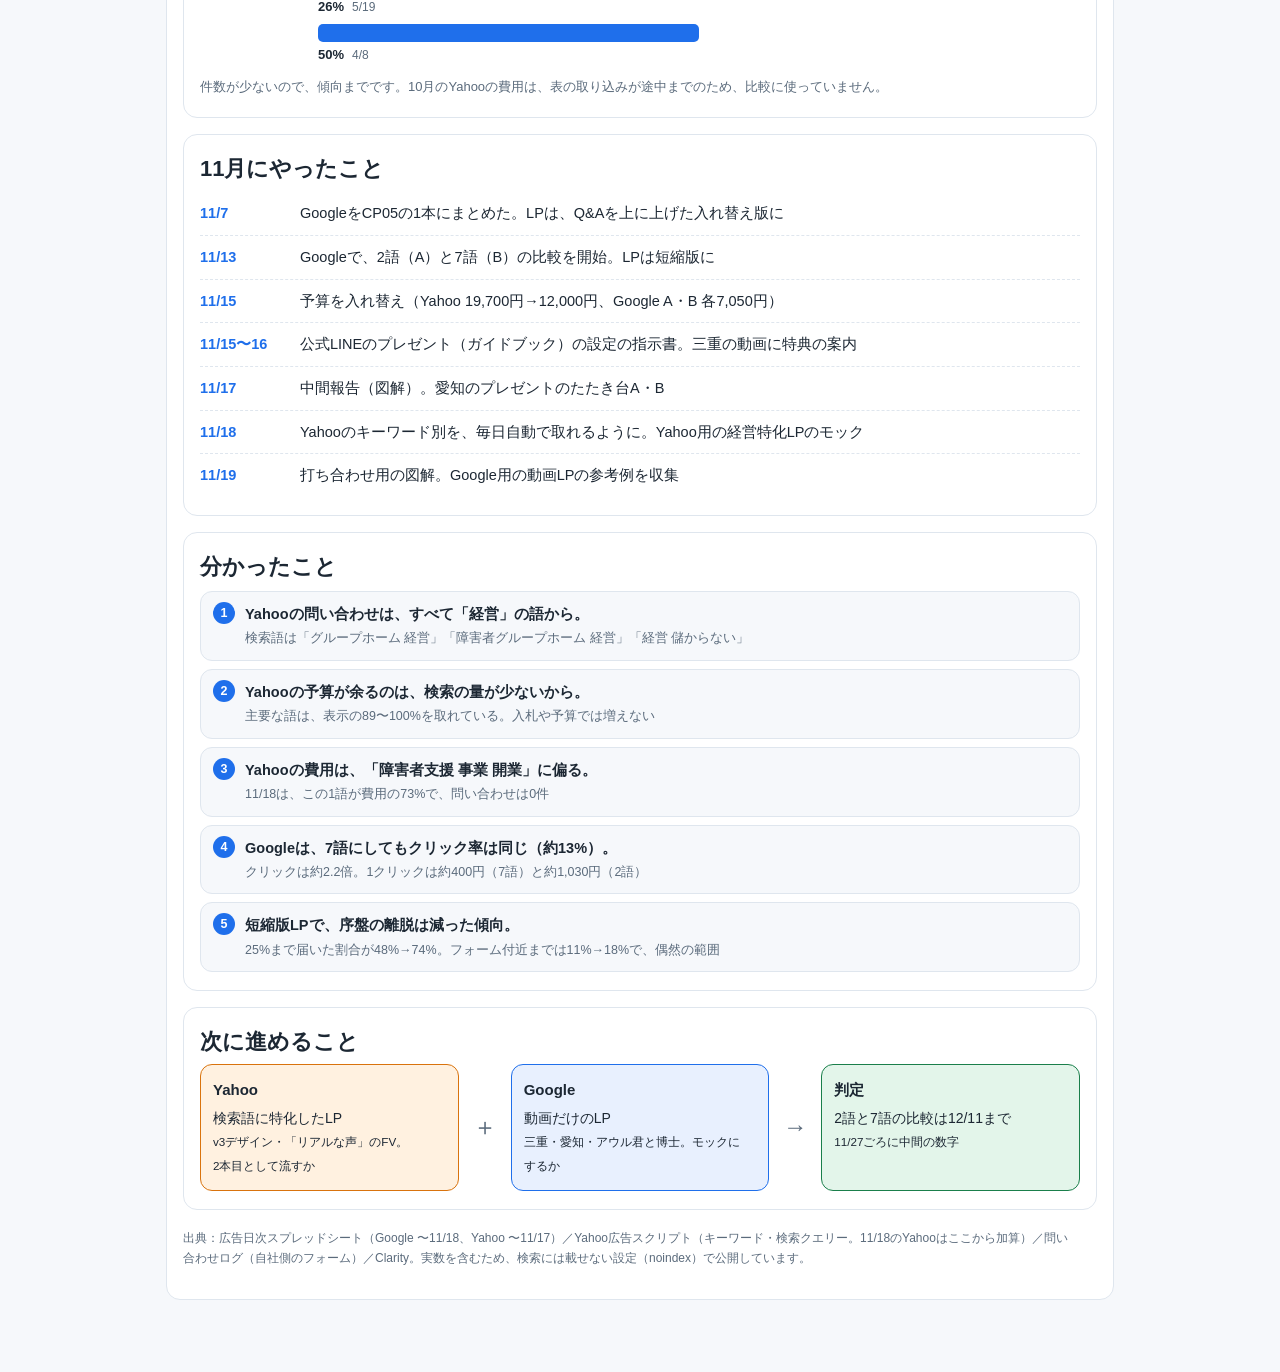
==== commit 7f5a7c9c: "今回の検証の結果（LP短縮の離脱・キーワード2語と7語）を、結論のすぐ下に追加 Co-Authored-By: Claude Fable 5.2 <noreply@anthropic.com>" ====
--- a/index.html
+++ b/index.html
@@ -133,6 +133,9 @@
 .sr small{display:block;color:var(--sub);font-size:12.5px;line-height:1.6}
 .sr a{color:var(--blue);word-break:break-all;font-size:13px}
 .sr.old{border-style:dashed}
+
+.vt{display:inline-block;font-size:13px;font-weight:700;background:var(--orange);color:#fff;border-radius:99px;padding:1px 11px;margin-right:8px;vertical-align:2px}
+.ans{background:var(--green-bg);border-left:5px solid var(--green);border-radius:0 10px 10px 0;padding:10px 14px;margin:8px 0 4px;font-size:15px;line-height:1.7}
 </style>
 </head>
 <body>
@@ -146,10 +149,36 @@
   <h2>先に（結論）</h2>
   <div class="grid2" style="margin-top:10px">
     <div class="concl good"><b><span class="no">1</span>件数は10月より減、質は上向き</b><small>問い合わせは8件で、質の高い◎が4件。◎の割合は26%→50%（件数が少ないので傾向まで）</small></div>
-    <div class="concl mid"><b><span class="no">2</span>広告で数えられた問い合わせは、<span style="white-space:nowrap">Yahooが3件・</span><span style="white-space:nowrap">Googleが1件</span></b><small>費用はGoogleが約32万円、Yahooが約14万円。Yahooのほうが、1件あたりが安い</small></div>
-    <div class="concl mid"><b><span class="no">3</span>Yahooの問い合わせは、すべて「経営」の語から</b><small>予算が余るのは検索の量が少ないため。入札や予算では増えない</small></div>
-    <div class="concl"><b><span class="no">4</span>次は、<span style="white-space:nowrap">Yahoo＝検索語に特化したLP</span>／<span style="white-space:nowrap">Google＝動画だけのLP</span></b><small>どちらもモック・参考例まで準備。流すかどうかの判断待ち</small></div>
-  </div>
+    <div class="concl mid"><b><span class="no">2</span>検証①：LPを短くしたら、序盤の離脱は減った傾向</b><small>25%まで届いた割合が48%→74%。フォーム付近までは11%→18%で、まだ偶然の範囲</small></div>
+    <div class="concl mid"><b><span class="no">3</span>検証②：キーワードを増やしても、クリック率は同じ</b><small>2語13.6%・7語12.9%。7語は量が約2.2倍、1クリックは約4割の費用。問い合わせの差は未確定</small></div>
+    <div class="concl"><b><span class="no">4</span>Yahooの問い合わせは、すべて「経営」の語から</b><small>次は、<span style="white-space:nowrap">Yahoo＝検索語に特化したLP</span>／<span style="white-space:nowrap">Google＝動画だけのLP</span></small></div>
+</div>
+
+<h2 style="margin:26px 0 8px">今回の検証の結果</h2>
+
+<div class="card">
+  <h2><span class="vt">検証①</span>LPを短くしたら、離脱はどうなったか</h2>
+  <div class="ans"><b>答え：序盤で離れる人は減った傾向。フォームまで届く人が増えたとは、まだ言えない。</b></div>
+  <p class="lead" style="margin-bottom:6px">Clarity・Google・スマホ。入れ替え版＝11/7〜11/12（PV27）／短縮版＝11/13〜11/17（-eと-fの合算・PV73）。ページのどこまで届いたか、の割合です。</p>
+  <div class="legend"><span><i style="background:var(--gray-bar)"></i>入れ替え版（-b）</span><span><i style="background:var(--blue)"></i>短縮版（-e・-f）</span></div>
+  <div class="bar-row"><div>25%まで届いた</div><div class="bars"><div class="b"><i class="old" style="width:48%"></i><div class="lab"><span>48%</span><em>13/27</em></div></div><div class="b"><i class="new" style="width:74%"></i><div class="lab"><span>74%</span><em>54/73</em><span class="verdict v-ok">差あり（p=0.018）</span></div></div></div></div>
+  <div class="bar-row"><div>50%まで</div><div class="bars"><div class="b"><i class="old" style="width:44%"></i><div class="lab"><span>44%</span><em>12/27</em></div></div><div class="b"><i class="new" style="width:67%"></i><div class="lab"><span>67%</span><em>49/73</em><span class="verdict v-no">境界（p=0.063）</span></div></div></div></div>
+  <div class="bar-row"><div>75%まで</div><div class="bars"><div class="b"><i class="old" style="width:33%"></i><div class="lab"><span>33%</span><em>9/27</em></div></div><div class="b"><i class="new" style="width:37%"></i><div class="lab"><span>37%</span><em>27/73</em><span class="verdict v-same">差なし（p=0.82）</span></div></div></div></div>
+  <div class="bar-row"><div>フォーム付近まで</div><div class="bars"><div class="b"><i class="old" style="width:11%"></i><div class="lab"><span>11%</span><em>3/27</em></div></div><div class="b"><i class="new" style="width:18%"></i><div class="lab"><span>18%</span><em>13/73</em><span class="verdict v-same">偶然の範囲（p=0.55）</span></div></div></div></div>
+  <div class="bar-row"><div>FAQ以外のタップ（1PVあたり）</div><div class="bars"><div class="b"><i class="old" style="width:9%"></i><div class="lab"><span>0.26</span></div></div><div class="b"><i class="new" style="width:24%"></i><div class="lab"><span>0.73</span><span class="verdict v-ok">約2.8倍</span></div></div></div></div>
+  <p class="note">短いページは、同じ％でも少ないスクロールで届くため、序盤の差には「短くなった分」が含まれます。フォーム付近の差を見分けるには、各400PVほど必要です。FAQのタップは、ほぼ同じでした（1PVあたり1.44→1.68）。</p>
+</div>
+
+<div class="card">
+  <h2><span class="vt">検証②</span>Googleのキーワードを、少なく（2語）と多く（7語）で比べたら</h2>
+  <div class="ans"><b>答え：押されやすさ（クリック率）は同じ。多いほうが、入ってくる量が約2.2倍で、1クリックは約4割の費用。問い合わせの差は、まだ言えない。</b></div>
+  <p class="lead" style="margin:8px 0 6px">11/13〜11/18の6日間。LP（短縮版）・広告文・予算（各7,050円/日）は同じ。変えたのは、語の数だけです。</p>
+  <div class="legend"><span><i style="background:var(--orange)"></i>A：少ない（2語）</span><span><i style="background:var(--blue)"></i>B：多い（7語）</span></div>
+  <div class="bar-row"><div>クリック率</div><div class="bars"><div class="b"><i class="a" style="width:41%"></i><div class="lab"><span>13.6%</span><em>41/301</em></div></div><div class="b"><i class="bb" style="width:39%"></i><div class="lab"><span>12.9%</span><em>90/698</em><span class="verdict v-same">差なし（p=0.76）</span></div></div></div></div>
+  <div class="bar-row"><div>クリック数</div><div class="bars"><div class="b"><i class="a" style="width:46%"></i><div class="lab"><span>41</span></div></div><div class="b"><i class="bb" style="width:100%"></i><div class="lab"><span>90</span><span class="verdict v-ok">約2.2倍</span></div></div></div></div>
+  <div class="bar-row"><div>1クリックの費用</div><div class="bars"><div class="b"><i class="a" style="width:100%"></i><div class="lab"><span>約1,030円</span><em>42,329円/41</em></div></div><div class="b"><i class="bb" style="width:39%"></i><div class="lab"><span>約400円</span><em>36,212円/90</em><span class="verdict v-ok">約4割</span></div></div></div></div>
+  <div class="bar-row"><div>問い合わせ</div><div class="bars"><div class="b"><div class="lab"><span>A：0件／41クリック</span></div></div><div class="b"><div class="lab"><span>B：1件／90クリック</span><span class="verdict v-same">まだ比べられない（p=1.00）</span></div></div></div></div>
+  <p class="note">語：A＝障害者グループホーム 経営／開業。B＝グループホーム 経営・開業・設立・開設 など7語（Aの語は除外して、かぶらせていません）。判定は12/11まで続けます。</p>
 </div>
 
 <div class="card">
@@ -181,18 +210,6 @@
     <div class="sr old"><div><b>前のLP（Google）</b><small>11/7〜11/12</small></div><div>入れ替え版（Q&amp;Aを上に上げただけ）<br><a href="https://owl-fukushi.net/lp_zero_lite_20260918-b/" target="_blank" rel="noopener">owl-fukushi.net/lp_zero_lite_20260918-b/</a><small>11/13に、短縮版へ切り替え</small></div></div>
   </div>
   <p class="note">比較の期間は、11/13〜12/11の4週間です。途中で、予算・広告文・語は変えない前提です。</p>
-</div>
-
-<div class="card">
-  <h2>LPの離脱：入れ替え版 → 短縮版</h2>
-  <p class="lead" style="margin-bottom:6px">Clarity・Google・スマホ。入れ替え版＝11/7〜11/12（PV27）／短縮版＝11/13〜11/17（-eと-fの合算・PV73）。ページのどこまで届いたか、の割合です。</p>
-  <div class="legend"><span><i style="background:var(--gray-bar)"></i>入れ替え版（-b）</span><span><i style="background:var(--blue)"></i>短縮版（-e・-f）</span></div>
-  <div class="bar-row"><div>25%まで届いた</div><div class="bars"><div class="b"><i class="old" style="width:48%"></i><div class="lab"><span>48%</span><em>13/27</em></div></div><div class="b"><i class="new" style="width:74%"></i><div class="lab"><span>74%</span><em>54/73</em><span class="verdict v-ok">差あり（p=0.018）</span></div></div></div></div>
-  <div class="bar-row"><div>50%まで</div><div class="bars"><div class="b"><i class="old" style="width:44%"></i><div class="lab"><span>44%</span><em>12/27</em></div></div><div class="b"><i class="new" style="width:67%"></i><div class="lab"><span>67%</span><em>49/73</em><span class="verdict v-no">境界（p=0.063）</span></div></div></div></div>
-  <div class="bar-row"><div>75%まで</div><div class="bars"><div class="b"><i class="old" style="width:33%"></i><div class="lab"><span>33%</span><em>9/27</em></div></div><div class="b"><i class="new" style="width:37%"></i><div class="lab"><span>37%</span><em>27/73</em><span class="verdict v-same">差なし（p=0.82）</span></div></div></div></div>
-  <div class="bar-row"><div>フォーム付近まで</div><div class="bars"><div class="b"><i class="old" style="width:11%"></i><div class="lab"><span>11%</span><em>3/27</em></div></div><div class="b"><i class="new" style="width:18%"></i><div class="lab"><span>18%</span><em>13/73</em><span class="verdict v-same">偶然の範囲（p=0.55）</span></div></div></div></div>
-  <div class="bar-row"><div>FAQ以外のタップ（1PVあたり）</div><div class="bars"><div class="b"><i class="old" style="width:9%"></i><div class="lab"><span>0.26</span></div></div><div class="b"><i class="new" style="width:24%"></i><div class="lab"><span>0.73</span><span class="verdict v-ok">約2.8倍</span></div></div></div></div>
-  <p class="note"><b>まとめ：序盤で離れる人は減った傾向。フォームまで届く人が増えたとは、まだ言えない。</b>短いページは、同じ％でも少ないスクロールで届くため、序盤の差には「短くなった分」が含まれます。フォーム付近の差を見分けるには、各400PVほど必要です。FAQのタップは、ほぼ同じでした（1PVあたり1.44→1.68）。</p>
 </div>
 
 <div class="card">
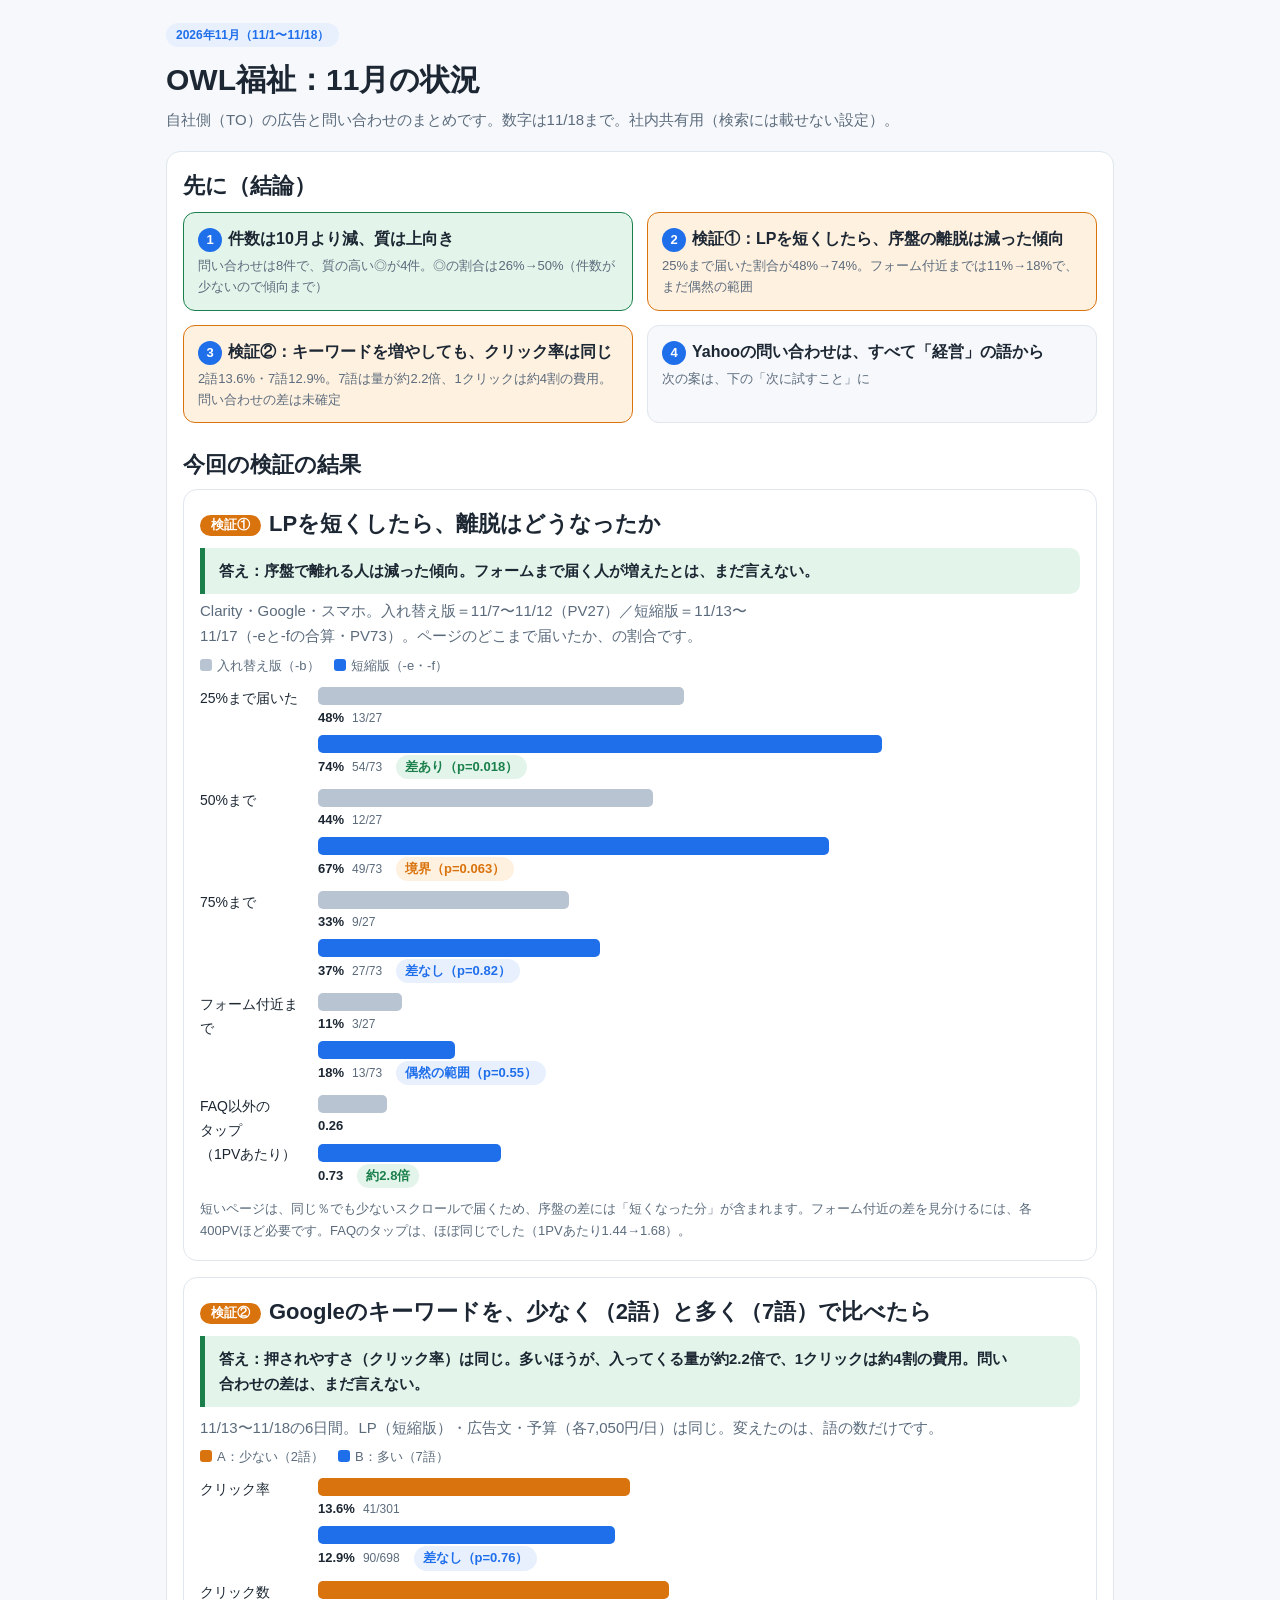
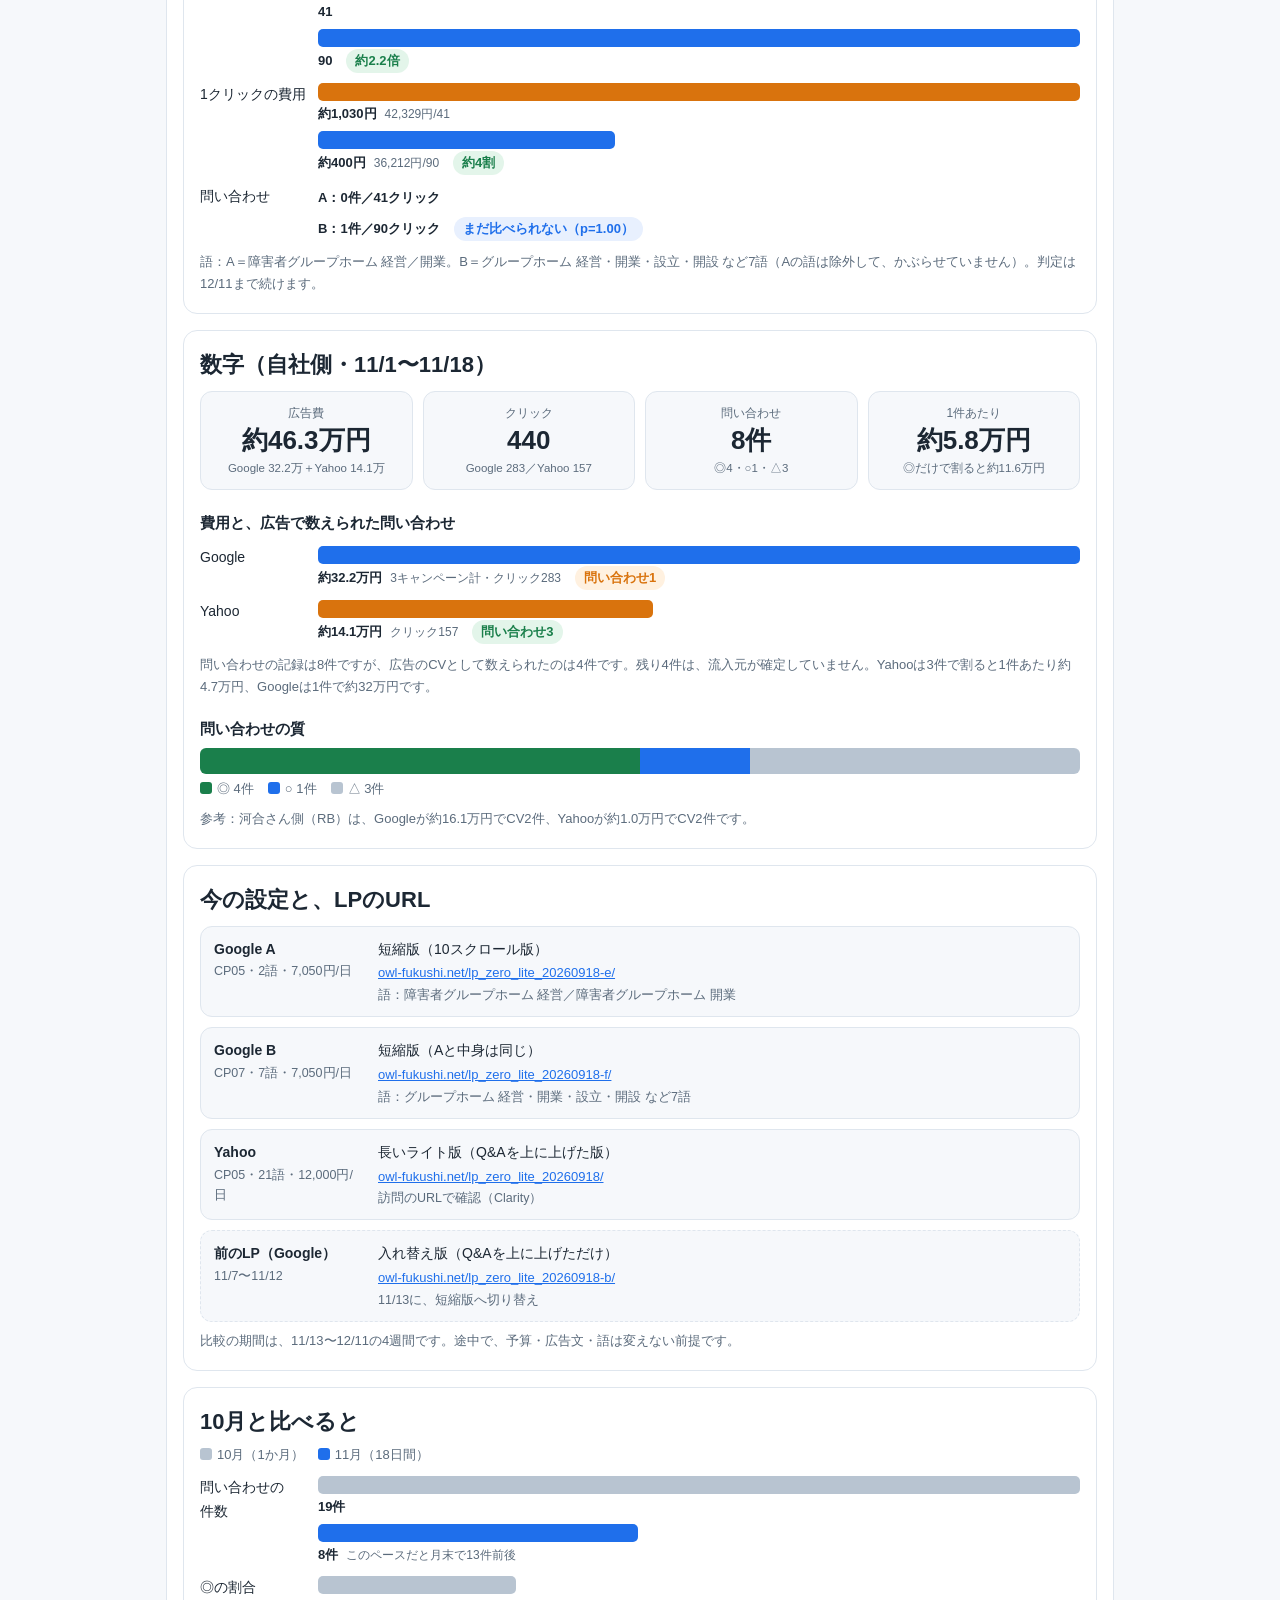
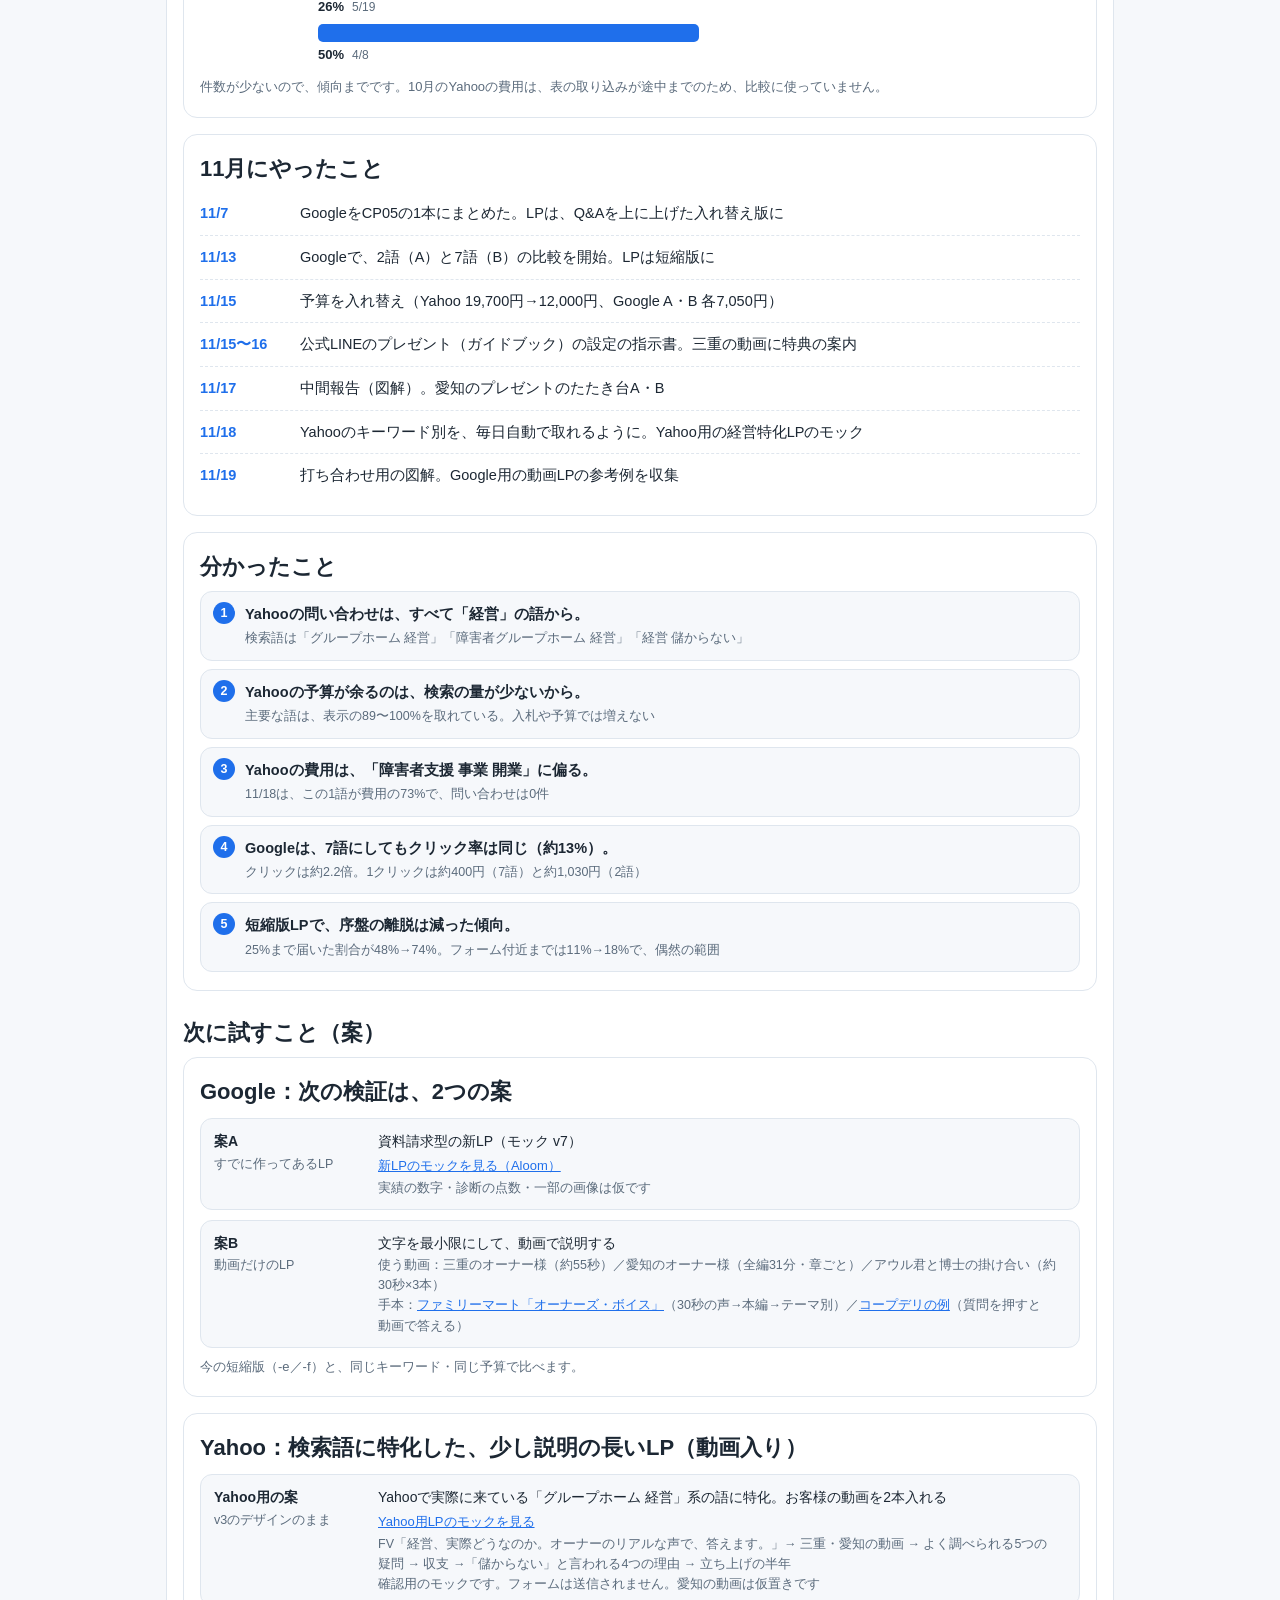
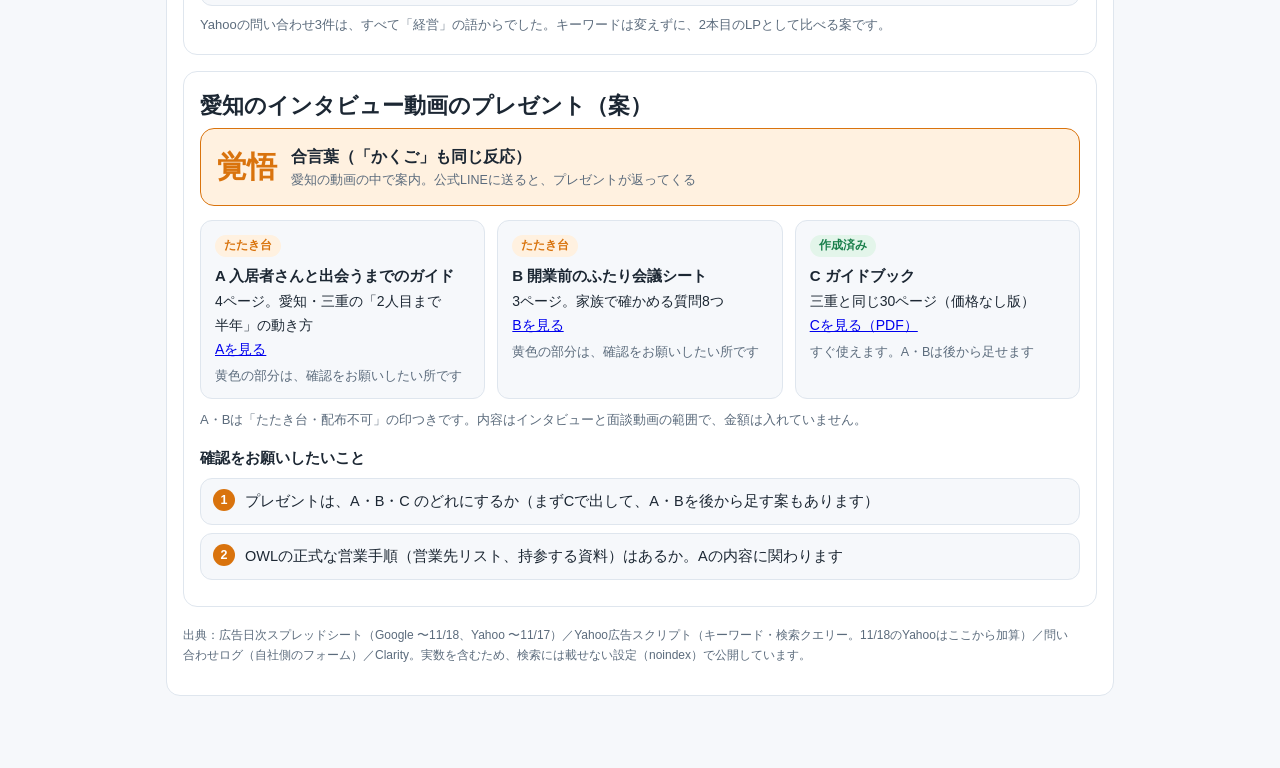
==== commit 7dbcd115: "次に試すこと（Google 2案・Yahoo用LP）と、愛知のプレゼント案をURLで見られるように Co-Authored-By: Claude Fable 5.2 <noreply@anthropi" ====
--- a/index.html
+++ b/index.html
@@ -151,7 +151,7 @@
     <div class="concl good"><b><span class="no">1</span>件数は10月より減、質は上向き</b><small>問い合わせは8件で、質の高い◎が4件。◎の割合は26%→50%（件数が少ないので傾向まで）</small></div>
     <div class="concl mid"><b><span class="no">2</span>検証①：LPを短くしたら、序盤の離脱は減った傾向</b><small>25%まで届いた割合が48%→74%。フォーム付近までは11%→18%で、まだ偶然の範囲</small></div>
     <div class="concl mid"><b><span class="no">3</span>検証②：キーワードを増やしても、クリック率は同じ</b><small>2語13.6%・7語12.9%。7語は量が約2.2倍、1クリックは約4割の費用。問い合わせの差は未確定</small></div>
-    <div class="concl"><b><span class="no">4</span>Yahooの問い合わせは、すべて「経営」の語から</b><small>次は、<span style="white-space:nowrap">Yahoo＝検索語に特化したLP</span>／<span style="white-space:nowrap">Google＝動画だけのLP</span></small></div>
+    <div class="concl"><b><span class="no">4</span>Yahooの問い合わせは、すべて「経営」の語から</b><small>次の案は、下の「次に試すこと」に</small></div>
 </div>
 
 <h2 style="margin:26px 0 8px">今回の検証の結果</h2>
@@ -244,15 +244,39 @@
   </ol>
 </div>
 
-<div class="card">
-  <h2>次に進めること</h2>
-  <div class="flow">
-    <div class="step a"><b>Yahoo</b>検索語に特化したLP<br><small>v3デザイン・「リアルな声」のFV。2本目として流すか</small></div>
-    <div class="arrow">＋</div>
-    <div class="step b2"><b>Google</b>動画だけのLP<br><small>三重・愛知・アウル君と博士。モックにするか</small></div>
-    <div class="arrow">→</div>
-    <div class="step res"><b>判定</b>2語と7語の比較は12/11まで<br><small>11/27ごろに中間の数字</small></div>
-  </div>
+<h2 style="margin:26px 0 8px">次に試すこと（案）</h2>
+
+<div class="card">
+  <h2>Google：次の検証は、2つの案</h2>
+  <div class="set">
+    <div class="sr"><div><b>案A</b><small>すでに作ってあるLP</small></div><div>資料請求型の新LP（モック v7）<br><a href="https://aloom-storage.runbird.net/html/cmtv3s2q000038lljfumo9wjy/025284fa-03eb-4c4d-9f07-5eff56b9f38e.html" target="_blank" rel="noopener">新LPのモックを見る（Aloom）</a><small>実績の数字・診断の点数・一部の画像は仮です</small></div></div>
+    <div class="sr"><div><b>案B</b><small>動画だけのLP</small></div><div>文字を最小限にして、動画で説明する<br><small>使う動画：三重のオーナー様（約55秒）／愛知のオーナー様（全編31分・章ごと）／アウル君と博士の掛け合い（約30秒×3本）</small><small>手本：<a href="https://www.family.co.jp/company/fc/lp/ownersvoice.html" target="_blank" rel="noopener">ファミリーマート「オーナーズ・ボイス」</a>（30秒の声→本編→テーマ別）／<a href="https://mil.movie/case/16565.html/" target="_blank" rel="noopener">コープデリの例</a>（質問を押すと動画で答える）</small></div></div>
+  </div>
+  <p class="note">今の短縮版（-e／-f）と、同じキーワード・同じ予算で比べます。</p>
+</div>
+
+<div class="card">
+  <h2>Yahoo：検索語に特化した、少し説明の長いLP（動画入り）</h2>
+  <div class="set">
+    <div class="sr"><div><b>Yahoo用の案</b><small>v3のデザインのまま</small></div><div>Yahooで実際に来ている「グループホーム 経営」系の語に特化。お客様の動画を2本入れる<br><a href="https://hoshizaemonn.github.io/owl-fukushi-202611/lp-yahoo/" target="_blank" rel="noopener">Yahoo用LPのモックを見る</a><small>FV「経営、実際どうなのか。オーナーのリアルな声で、答えます。」→ 三重・愛知の動画 → よく調べられる5つの疑問 → 収支 →「儲からない」と言われる4つの理由 → 立ち上げの半年</small><small>確認用のモックです。フォームは送信されません。愛知の動画は仮置きです</small></div></div>
+  </div>
+  <p class="note">Yahooの問い合わせ3件は、すべて「経営」の語からでした。キーワードは変えずに、2本目のLPとして比べる案です。</p>
+</div>
+
+<div class="card">
+  <h2>愛知のインタビュー動画のプレゼント（案）</h2>
+  <div class="key"><div class="w">覚悟</div><div><b>合言葉（「かくご」も同じ反応）</b><small>愛知の動画の中で案内。公式LINEに送ると、プレゼントが返ってくる</small></div></div>
+  <div class="gift">
+    <div class="gc"><span class="st wip">たたき台</span><b>A 入居者さんと出会うまでのガイド</b>4ページ。愛知・三重の「2人目まで半年」の動き方<br><a href="https://hoshizaemonn.github.io/owl-fukushi-202611/gift/a.html" target="_blank" rel="noopener">Aを見る</a><small>黄色の部分は、確認をお願いしたい所です</small></div>
+    <div class="gc"><span class="st wip">たたき台</span><b>B 開業前のふたり会議シート</b>3ページ。家族で確かめる質問8つ<br><a href="https://hoshizaemonn.github.io/owl-fukushi-202611/gift/b.html" target="_blank" rel="noopener">Bを見る</a><small>黄色の部分は、確認をお願いしたい所です</small></div>
+    <div class="gc"><span class="st ok">作成済み</span><b>C ガイドブック</b>三重と同じ30ページ（価格なし版）<br><a href="https://aloom.runbird.net/api/files/cmwik1ffm0006q8ljmg1mfu6r/content" target="_blank" rel="noopener">Cを見る（PDF）</a><small>すぐ使えます。A・Bは後から足せます</small></div>
+  </div>
+  <p class="note" style="margin-top:10px">A・Bは「たたき台・配布不可」の印つきです。内容はインタビューと面談動画の範囲で、金額は入れていません。</p>
+  <h3 style="font-size:15px;margin:14px 0 4px">確認をお願いしたいこと</h3>
+  <ol class="ask">
+    <li>プレゼントは、A・B・C のどれにするか（まずCで出して、A・Bを後から足す案もあります）</li>
+    <li>OWLの正式な営業手順（営業先リスト、持参する資料）はあるか。Aの内容に関わります</li>
+  </ol>
 </div>
 
 <p class="foot">出典：広告日次スプレッドシート（Google 〜11/18、Yahoo 〜11/17）／Yahoo広告スクリプト（キーワード・検索クエリー。11/18のYahooはここから加算）／問い合わせログ（自社側のフォーム）／Clarity。実数を含むため、検索には載せない設定（noindex）で公開しています。</p>
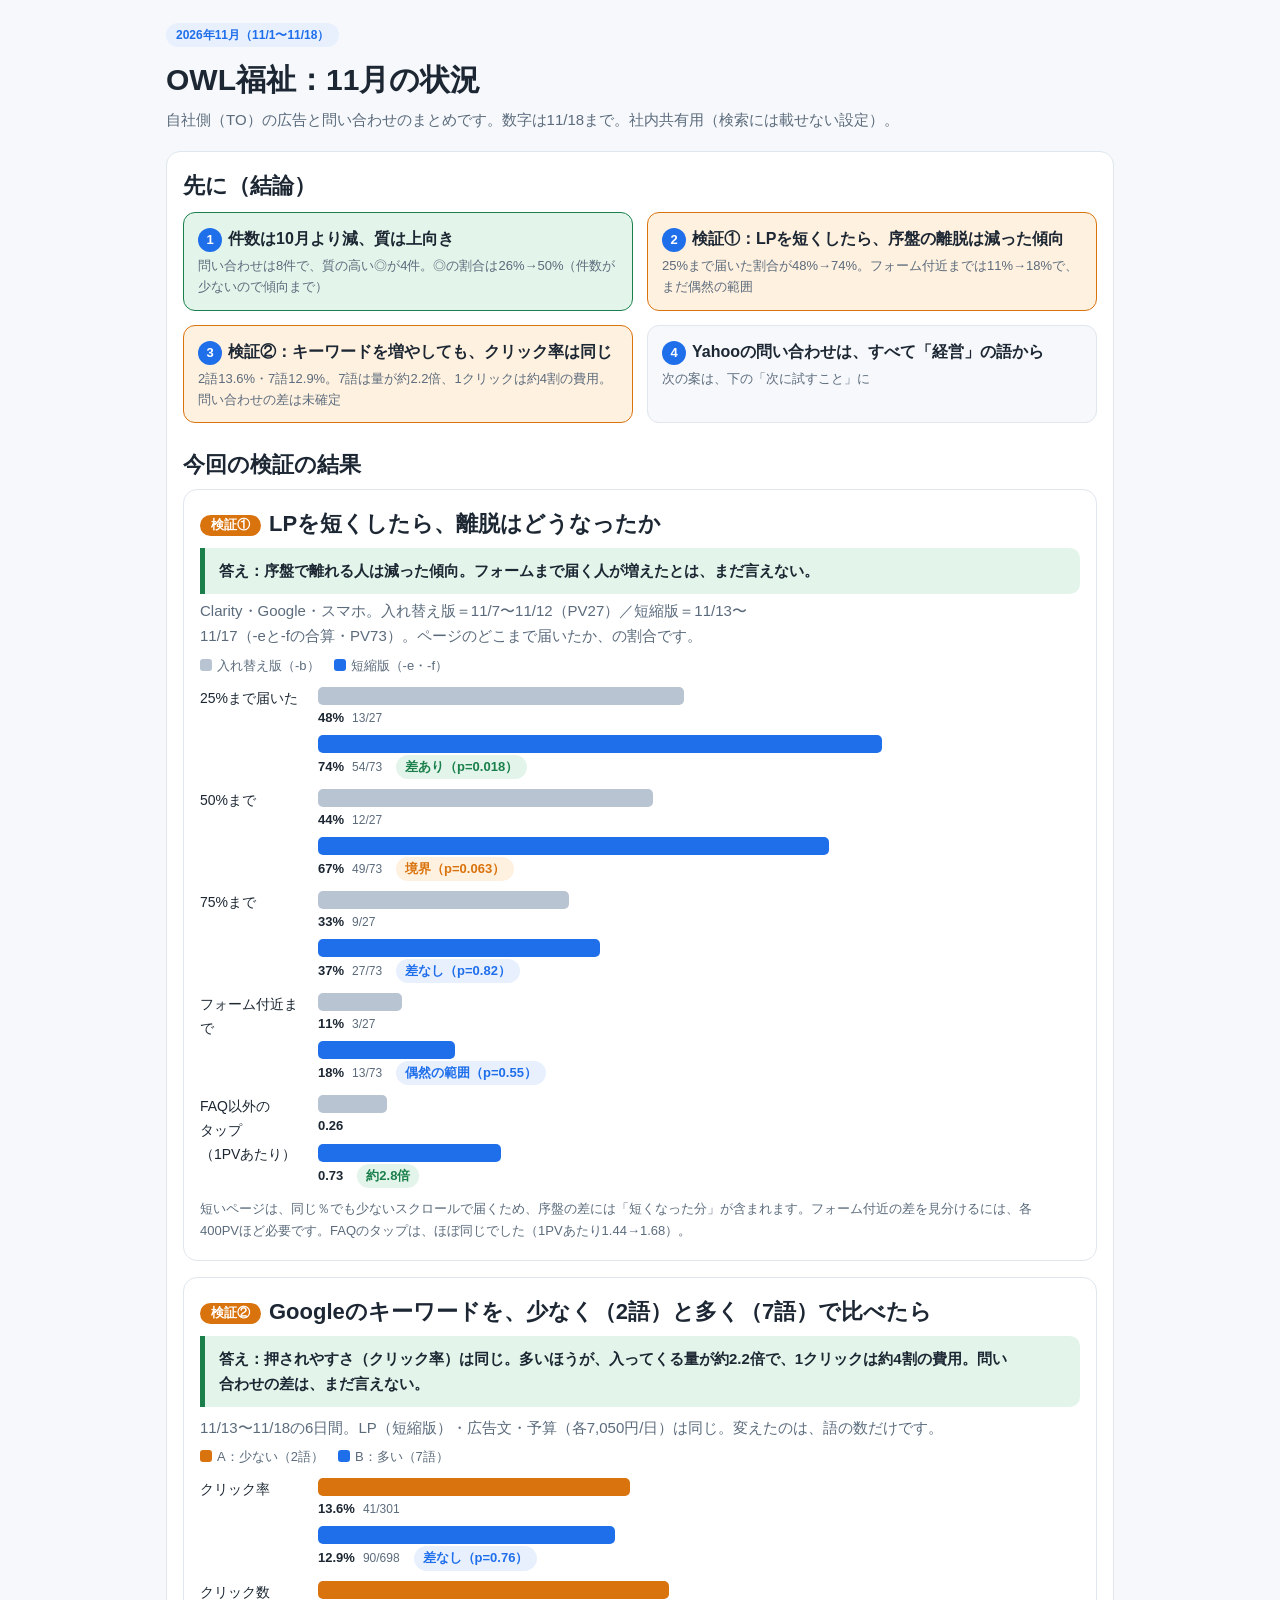
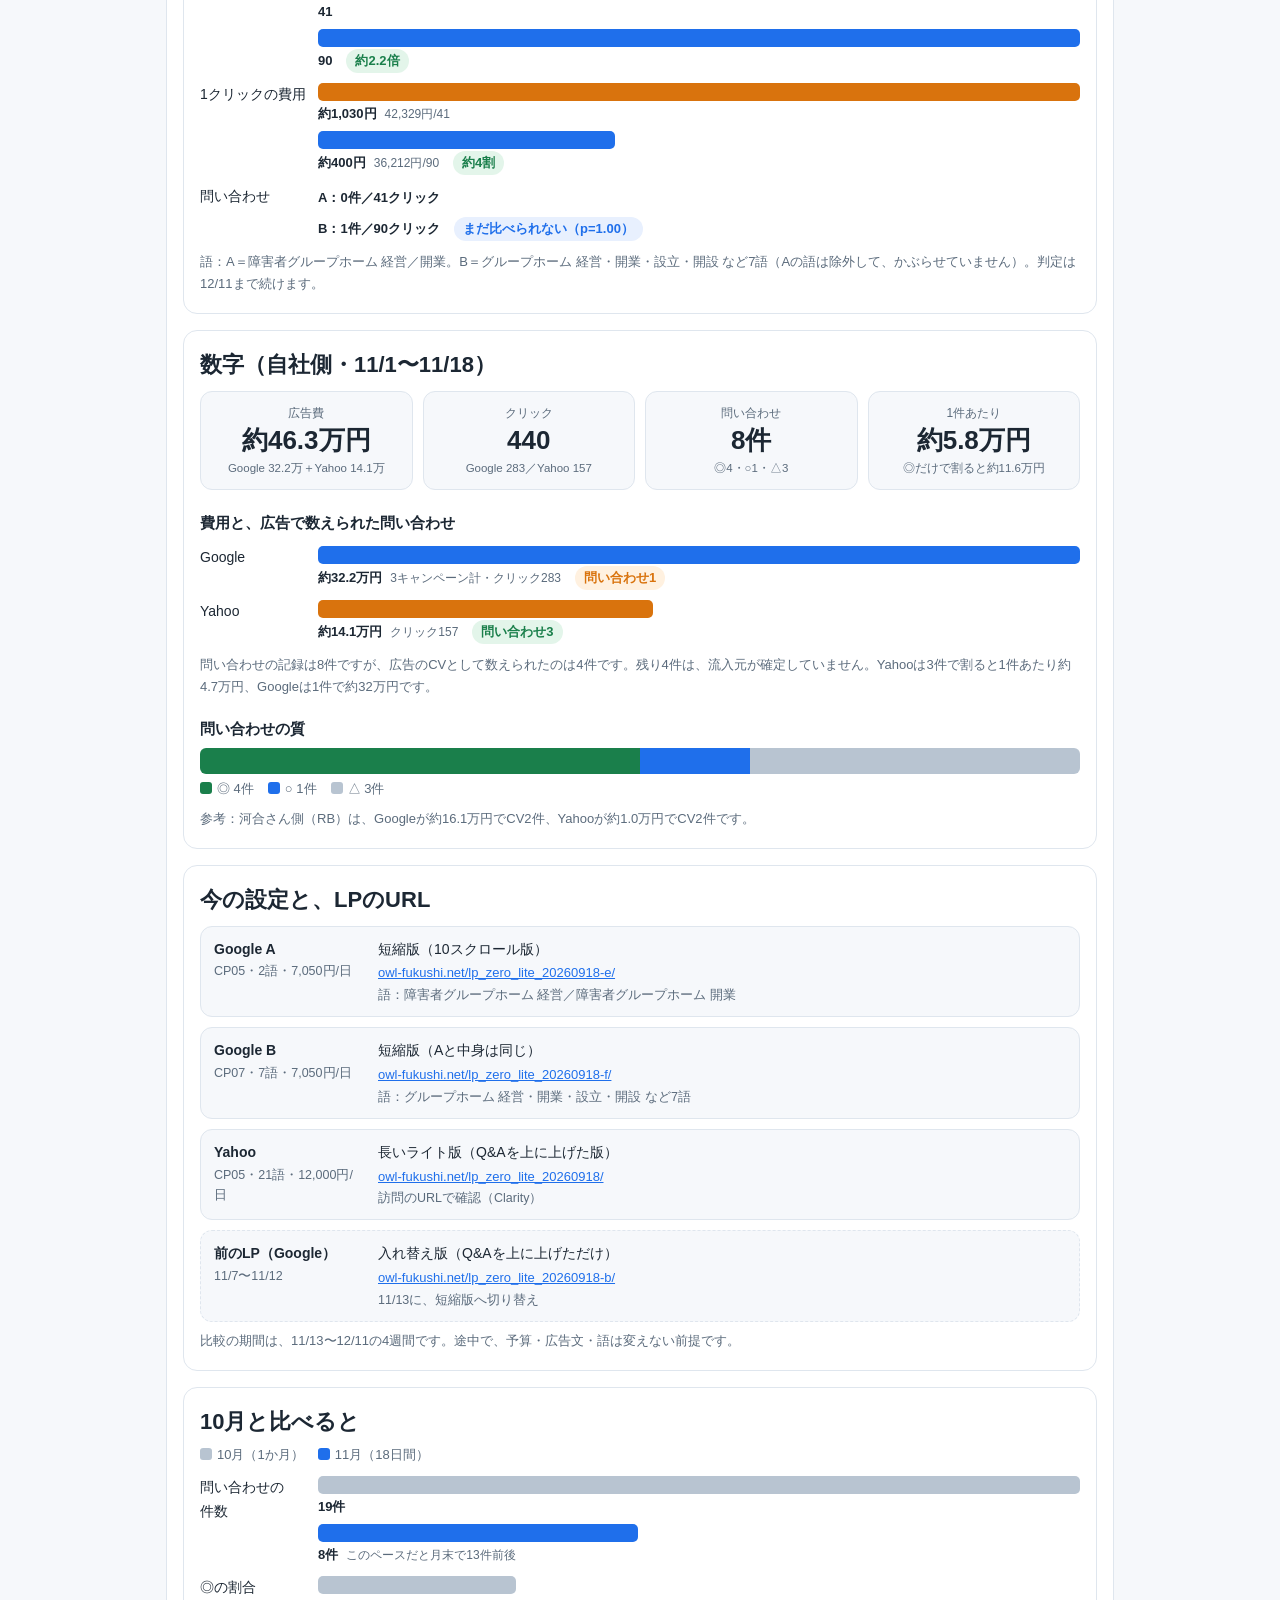
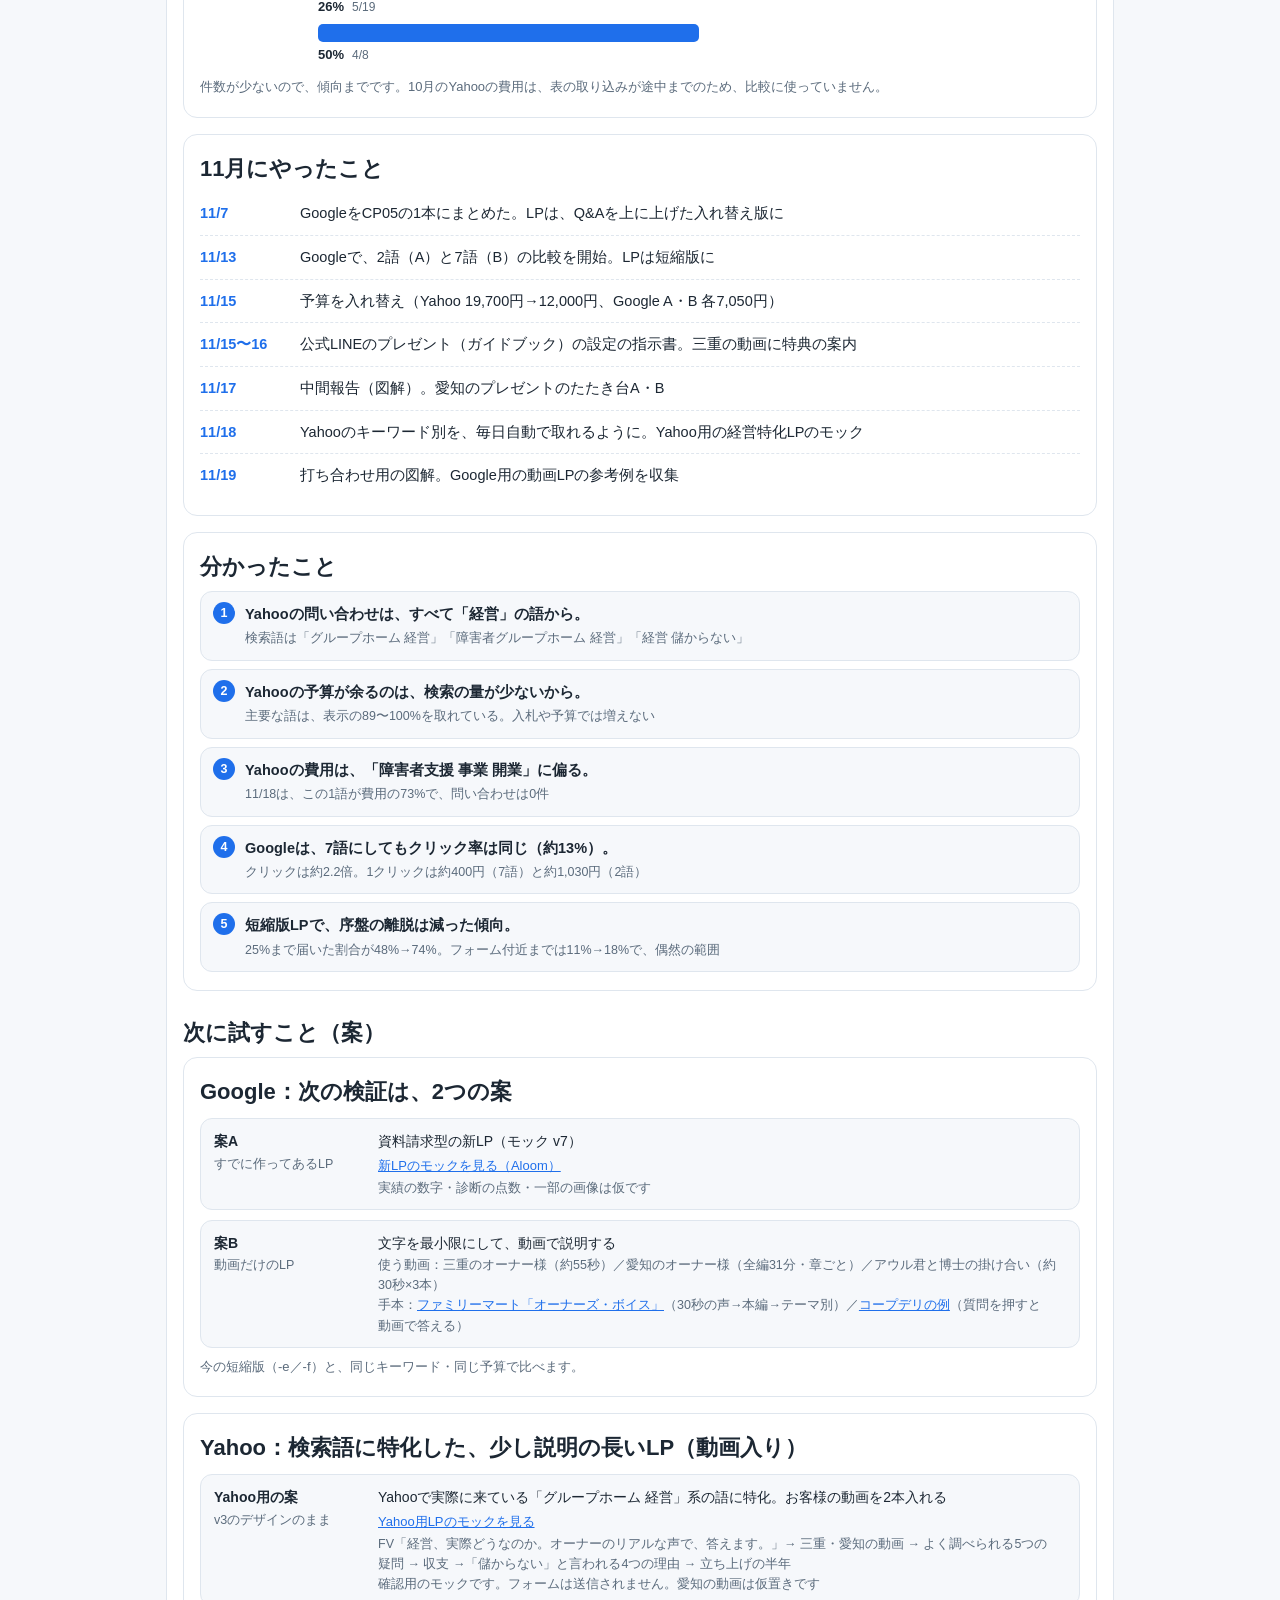
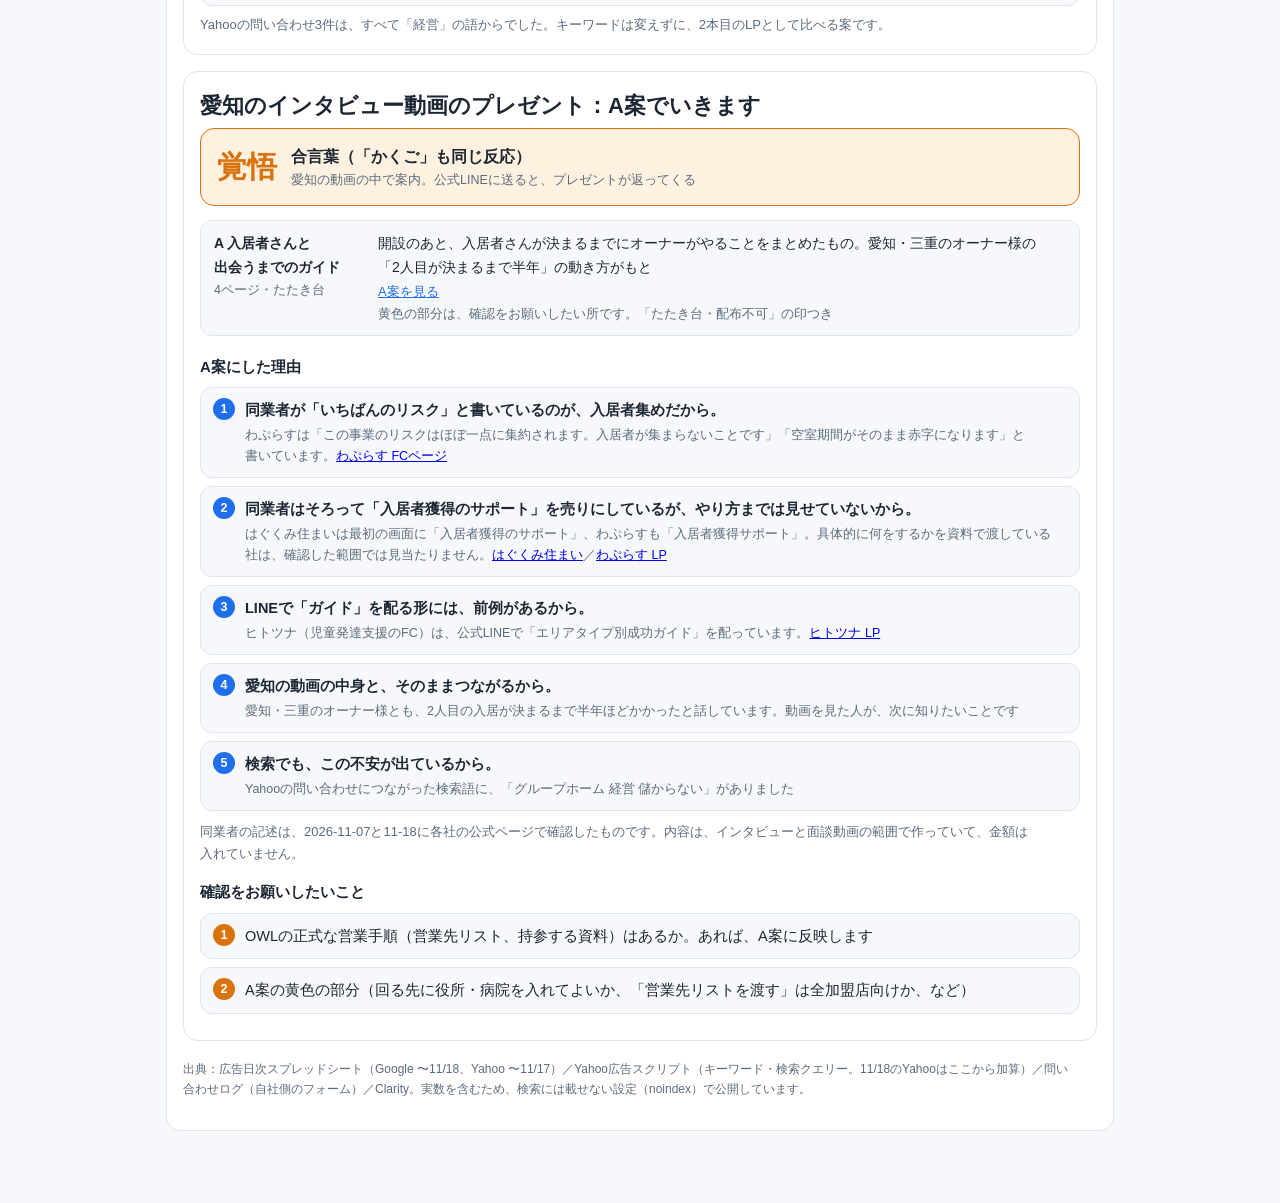
==== commit 816bea6a: "愛知のプレゼントをA案に絞り、理由（同業者の参考URLつき）を追加。B案のページを外す Co-Authored-By: Claude Fable 5.2 <noreply@anthropic.com>" ====
--- a/index.html
+++ b/index.html
@@ -264,18 +264,26 @@
 </div>
 
 <div class="card">
-  <h2>愛知のインタビュー動画のプレゼント（案）</h2>
+  <h2>愛知のインタビュー動画のプレゼント：A案でいきます</h2>
   <div class="key"><div class="w">覚悟</div><div><b>合言葉（「かくご」も同じ反応）</b><small>愛知の動画の中で案内。公式LINEに送ると、プレゼントが返ってくる</small></div></div>
-  <div class="gift">
-    <div class="gc"><span class="st wip">たたき台</span><b>A 入居者さんと出会うまでのガイド</b>4ページ。愛知・三重の「2人目まで半年」の動き方<br><a href="https://hoshizaemonn.github.io/owl-fukushi-202611/gift/a.html" target="_blank" rel="noopener">Aを見る</a><small>黄色の部分は、確認をお願いしたい所です</small></div>
-    <div class="gc"><span class="st wip">たたき台</span><b>B 開業前のふたり会議シート</b>3ページ。家族で確かめる質問8つ<br><a href="https://hoshizaemonn.github.io/owl-fukushi-202611/gift/b.html" target="_blank" rel="noopener">Bを見る</a><small>黄色の部分は、確認をお願いしたい所です</small></div>
-    <div class="gc"><span class="st ok">作成済み</span><b>C ガイドブック</b>三重と同じ30ページ（価格なし版）<br><a href="https://aloom.runbird.net/api/files/cmwik1ffm0006q8ljmg1mfu6r/content" target="_blank" rel="noopener">Cを見る（PDF）</a><small>すぐ使えます。A・Bは後から足せます</small></div>
-  </div>
-  <p class="note" style="margin-top:10px">A・Bは「たたき台・配布不可」の印つきです。内容はインタビューと面談動画の範囲で、金額は入れていません。</p>
+  <div class="set">
+    <div class="sr"><div><b>A 入居者さんと出会うまでのガイド</b><small>4ページ・たたき台</small></div><div>開設のあと、入居者さんが決まるまでにオーナーがやることをまとめたもの。愛知・三重のオーナー様の「2人目が決まるまで半年」の動き方がもと<br><a href="https://hoshizaemonn.github.io/owl-fukushi-202611/gift/a.html" target="_blank" rel="noopener">A案を見る</a><small>黄色の部分は、確認をお願いしたい所です。「たたき台・配布不可」の印つき</small></div></div>
+  </div>
+
+  <h3 style="font-size:15px;margin:18px 0 4px">A案にした理由</h3>
+  <ol class="find">
+    <li><b>同業者が「いちばんのリスク」と書いているのが、入居者集めだから。</b><small>わぷらすは「この事業のリスクはほぼ一点に集約されます。入居者が集まらないことです」「空室期間がそのまま赤字になります」と書いています。<a href="https://t-win-inc.com/fc/" target="_blank" rel="noopener">わぷらす FCページ</a></small></li>
+    <li><b>同業者はそろって「入居者獲得のサポート」を売りにしているが、やり方までは見せていないから。</b><small>はぐくみ住まいは最初の画面に「入居者獲得のサポート」、わぷらすも「入居者獲得サポート」。具体的に何をするかを資料で渡している社は、確認した範囲では見当たりません。<a href="https://hagukumi-sumai.com/" target="_blank" rel="noopener">はぐくみ住まい</a>／<a href="https://t-win-inc.com/lpa" target="_blank" rel="noopener">わぷらす LP</a></small></li>
+    <li><b>LINEで「ガイド」を配る形には、前例があるから。</b><small>ヒトツナ（児童発達支援のFC）は、公式LINEで「エリアタイプ別成功ガイド」を配っています。<a href="https://hitotsuna-fc.com/lp-02" target="_blank" rel="noopener">ヒトツナ LP</a></small></li>
+    <li><b>愛知の動画の中身と、そのままつながるから。</b><small>愛知・三重のオーナー様とも、2人目の入居が決まるまで半年ほどかかったと話しています。動画を見た人が、次に知りたいことです</small></li>
+    <li><b>検索でも、この不安が出ているから。</b><small>Yahooの問い合わせにつながった検索語に、「グループホーム 経営 儲からない」がありました</small></li>
+  </ol>
+  <p class="note" style="margin-top:10px">同業者の記述は、2026-11-07と11-18に各社の公式ページで確認したものです。内容は、インタビューと面談動画の範囲で作っていて、金額は入れていません。</p>
+
   <h3 style="font-size:15px;margin:14px 0 4px">確認をお願いしたいこと</h3>
   <ol class="ask">
-    <li>プレゼントは、A・B・C のどれにするか（まずCで出して、A・Bを後から足す案もあります）</li>
-    <li>OWLの正式な営業手順（営業先リスト、持参する資料）はあるか。Aの内容に関わります</li>
+    <li>OWLの正式な営業手順（営業先リスト、持参する資料）はあるか。あれば、A案に反映します</li>
+    <li>A案の黄色の部分（回る先に役所・病院を入れてよいか、「営業先リストを渡す」は全加盟店向けか、など）</li>
   </ol>
 </div>
 
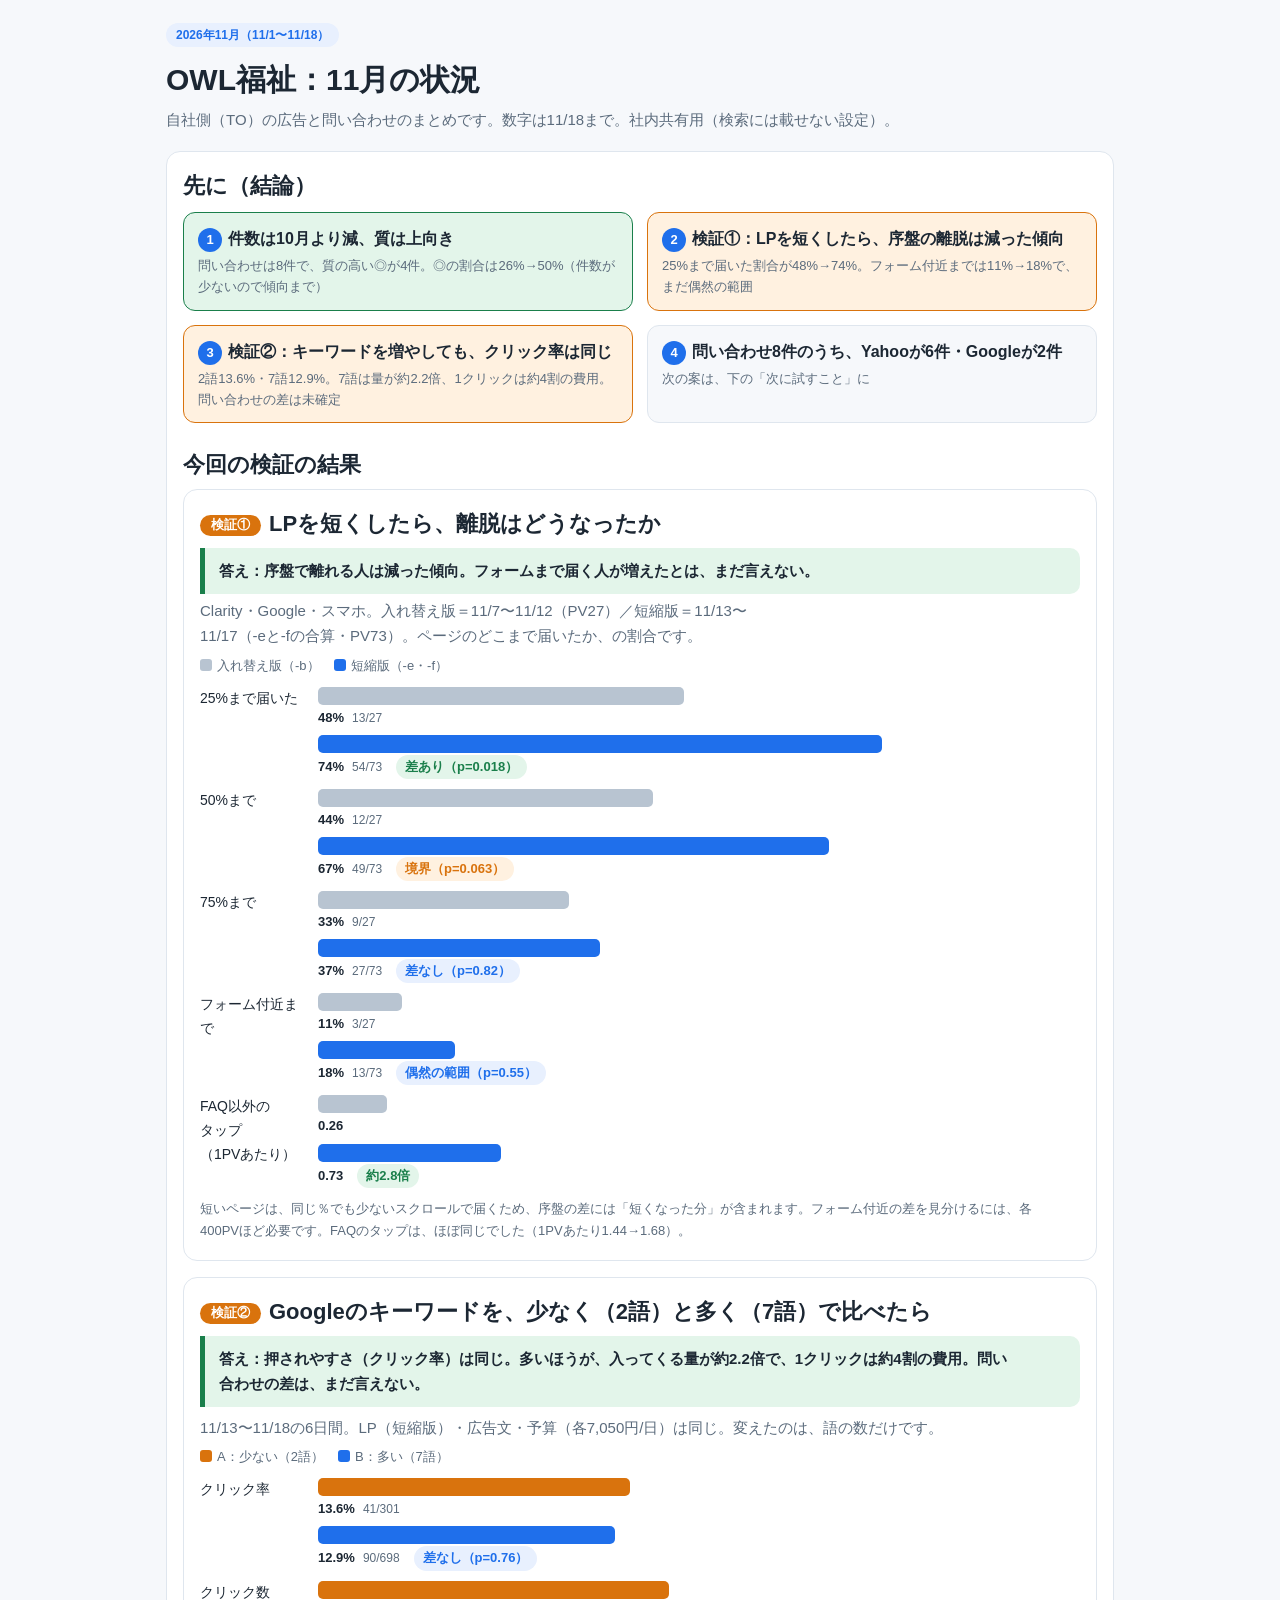
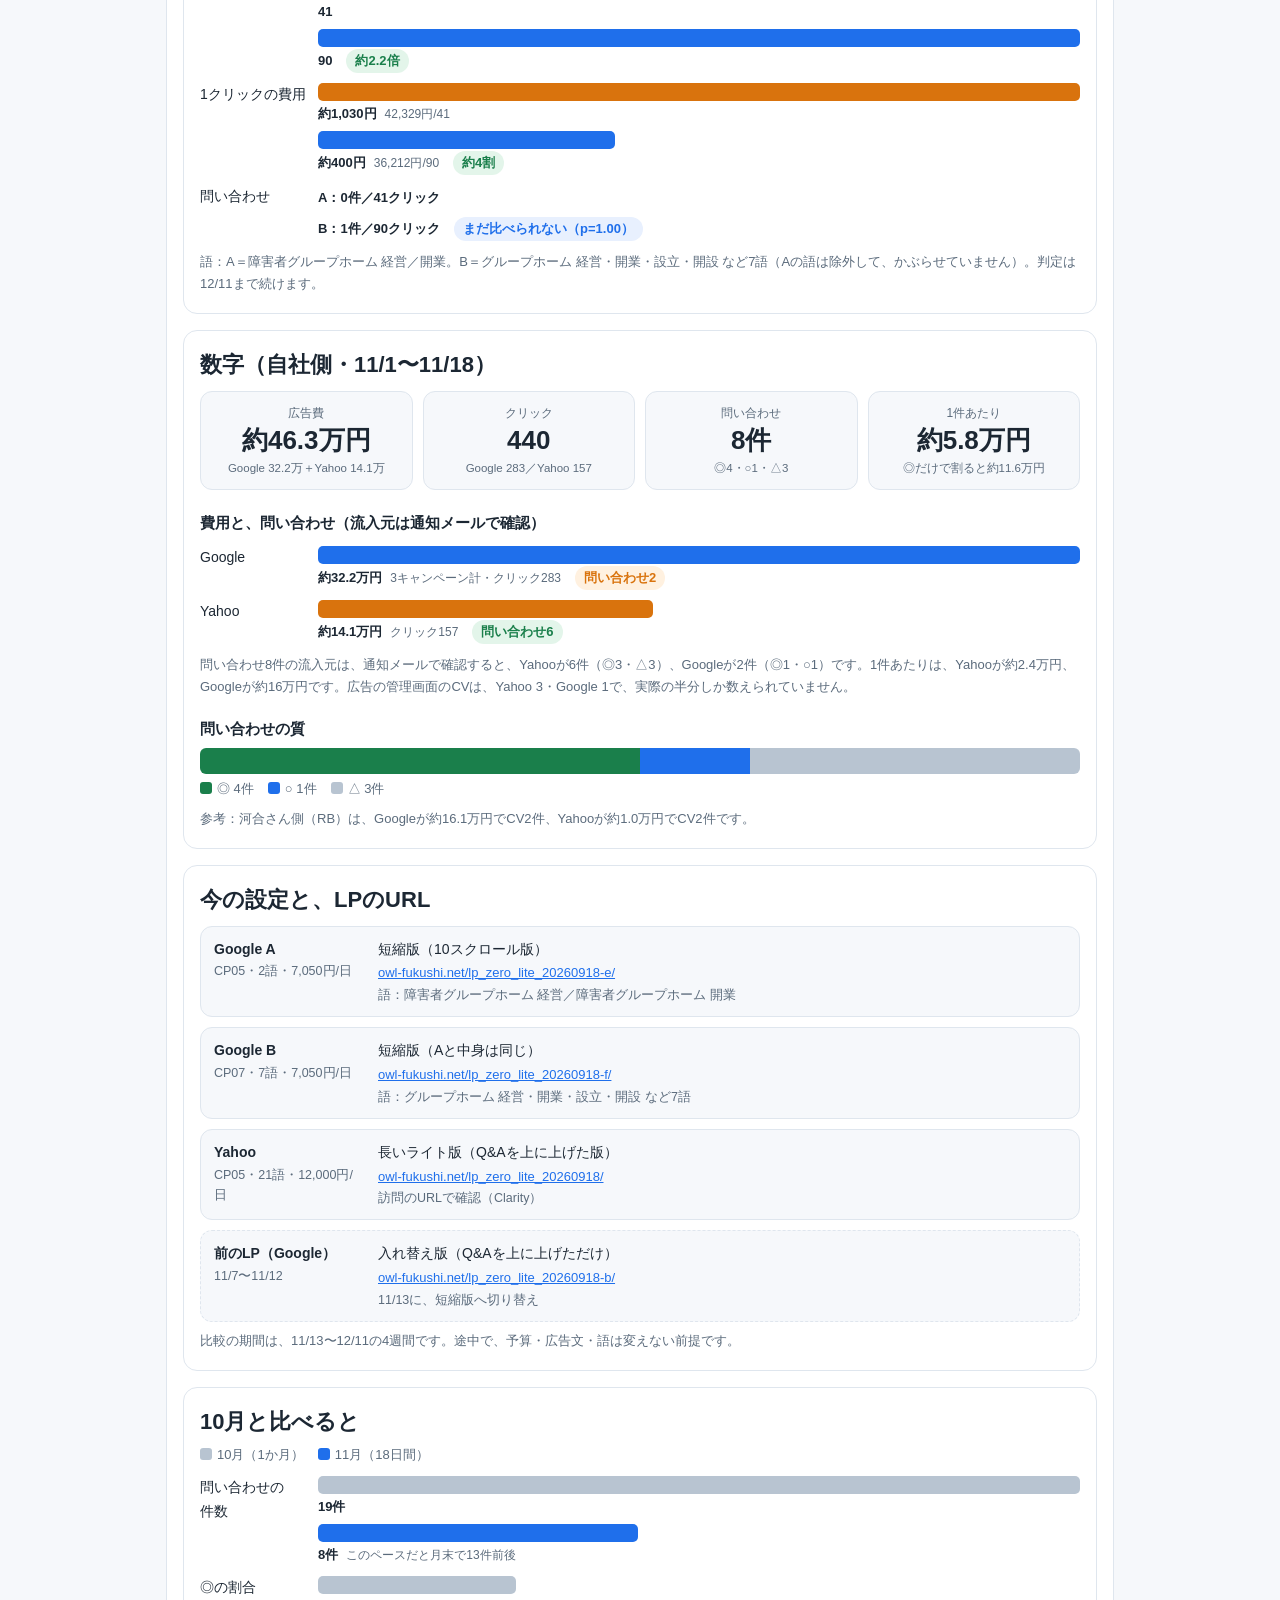
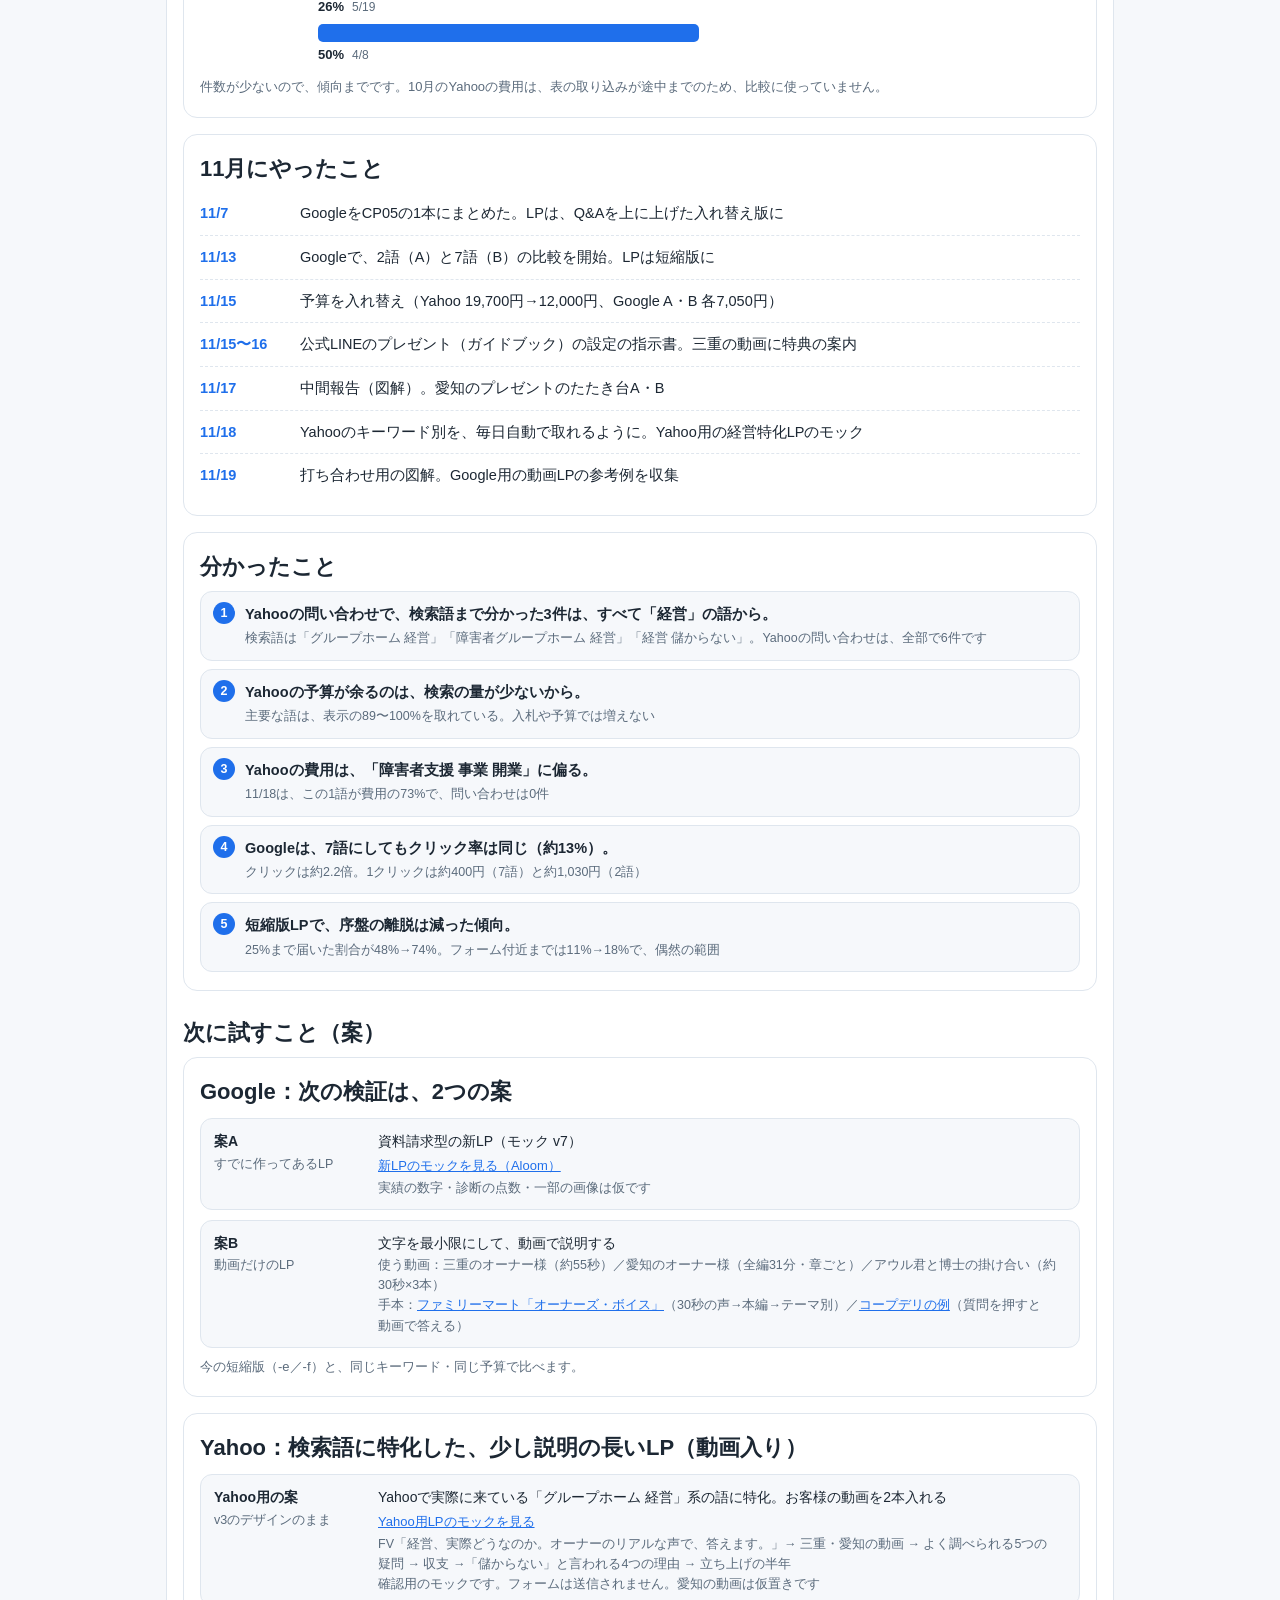
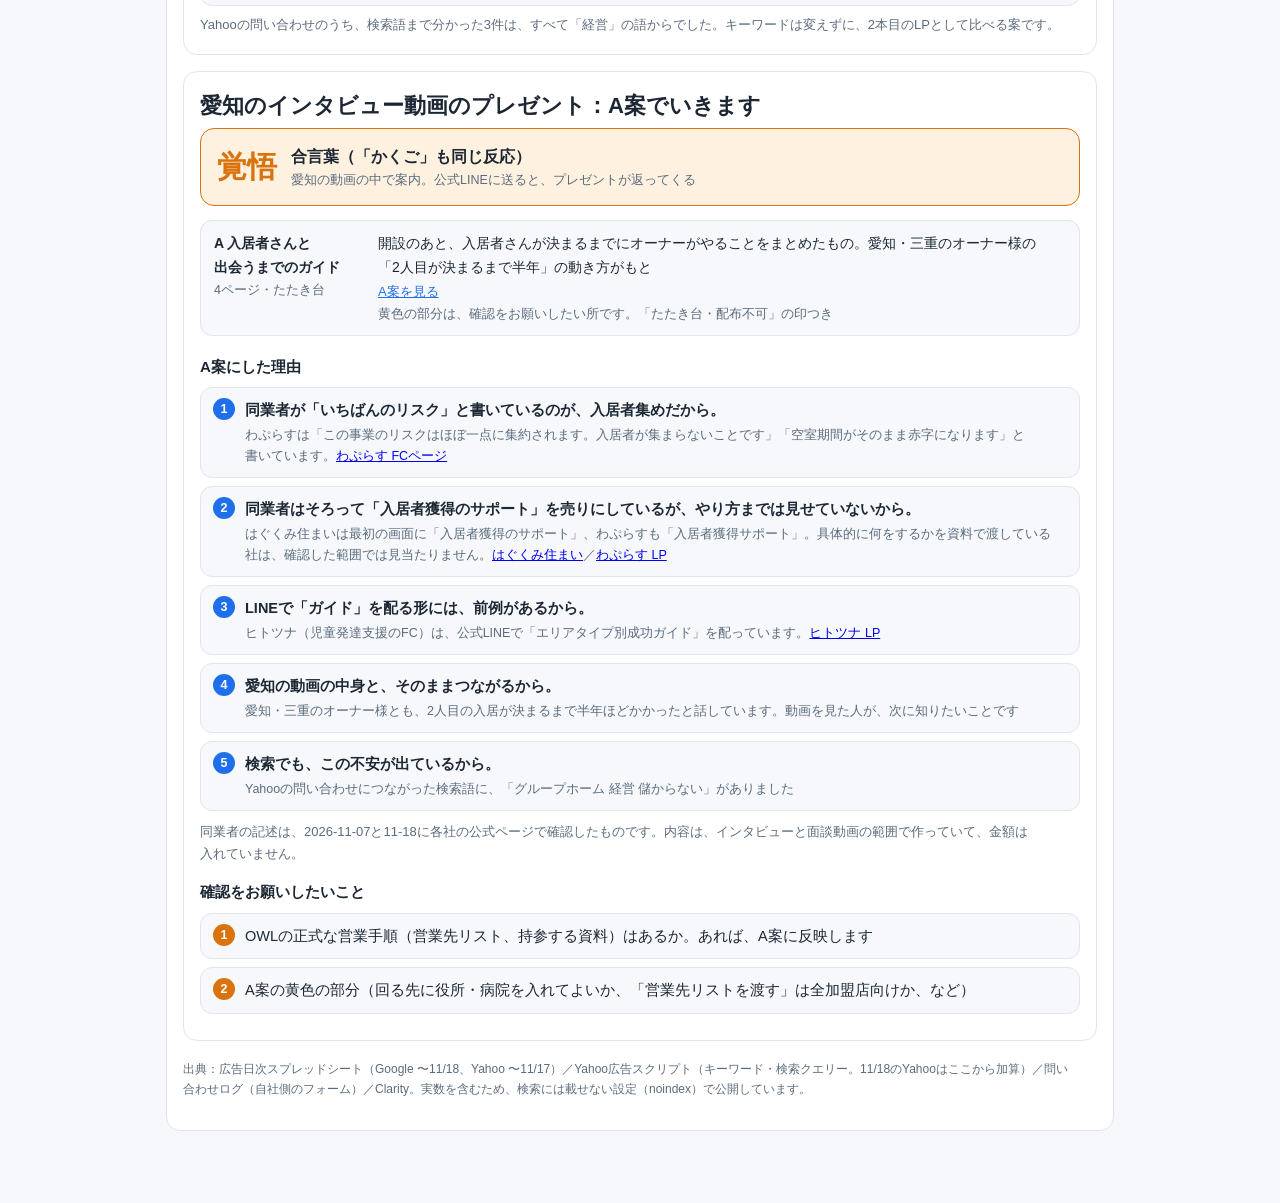
==== commit ef83c6de: "問い合わせの流入元を通知メールで数え直し（Yahoo6・Google2） Co-Authored-By: Claude Fable 5.2 <noreply@anthropic.com>" ====
--- a/index.html
+++ b/index.html
@@ -151,7 +151,7 @@
     <div class="concl good"><b><span class="no">1</span>件数は10月より減、質は上向き</b><small>問い合わせは8件で、質の高い◎が4件。◎の割合は26%→50%（件数が少ないので傾向まで）</small></div>
     <div class="concl mid"><b><span class="no">2</span>検証①：LPを短くしたら、序盤の離脱は減った傾向</b><small>25%まで届いた割合が48%→74%。フォーム付近までは11%→18%で、まだ偶然の範囲</small></div>
     <div class="concl mid"><b><span class="no">3</span>検証②：キーワードを増やしても、クリック率は同じ</b><small>2語13.6%・7語12.9%。7語は量が約2.2倍、1クリックは約4割の費用。問い合わせの差は未確定</small></div>
-    <div class="concl"><b><span class="no">4</span>Yahooの問い合わせは、すべて「経営」の語から</b><small>次の案は、下の「次に試すこと」に</small></div>
+    <div class="concl"><b><span class="no">4</span>問い合わせ8件のうち、Yahooが6件・Googleが2件</b><small>次の案は、下の「次に試すこと」に</small></div>
 </div>
 
 <h2 style="margin:26px 0 8px">今回の検証の結果</h2>
@@ -190,10 +190,10 @@
     <div class="kp"><small>1件あたり</small><b>約5.8万円</b><i>◎だけで割ると約11.6万円</i></div>
   </div>
 
-  <h3 style="font-size:15px;margin:20px 0 4px">費用と、広告で数えられた問い合わせ</h3>
-  <div class="bar-row"><div>Google</div><div class="bars"><div class="b"><i class="new" style="width:100%"></i><div class="lab"><span>約32.2万円</span><em>3キャンペーン計・クリック283</em><span class="verdict v-no">問い合わせ1</span></div></div></div></div>
-  <div class="bar-row"><div>Yahoo</div><div class="bars"><div class="b"><i class="a" style="width:43.9%"></i><div class="lab"><span>約14.1万円</span><em>クリック157</em><span class="verdict v-ok">問い合わせ3</span></div></div></div></div>
-  <p class="note">問い合わせの記録は8件ですが、広告のCVとして数えられたのは4件です。残り4件は、流入元が確定していません。Yahooは3件で割ると1件あたり約4.7万円、Googleは1件で約32万円です。</p>
+  <h3 style="font-size:15px;margin:20px 0 4px">費用と、問い合わせ（流入元は通知メールで確認）</h3>
+  <div class="bar-row"><div>Google</div><div class="bars"><div class="b"><i class="new" style="width:100%"></i><div class="lab"><span>約32.2万円</span><em>3キャンペーン計・クリック283</em><span class="verdict v-no">問い合わせ2</span></div></div></div></div>
+  <div class="bar-row"><div>Yahoo</div><div class="bars"><div class="b"><i class="a" style="width:43.9%"></i><div class="lab"><span>約14.1万円</span><em>クリック157</em><span class="verdict v-ok">問い合わせ6</span></div></div></div></div>
+  <p class="note">問い合わせ8件の流入元は、通知メールで確認すると、Yahooが6件（◎3・△3）、Googleが2件（◎1・○1）です。1件あたりは、Yahooが約2.4万円、Googleが約16万円です。広告の管理画面のCVは、Yahoo 3・Google 1で、実際の半分しか数えられていません。</p>
 
   <h3 style="font-size:15px;margin:18px 0 4px">問い合わせの質</h3>
   <div class="stack"><i style="width:50%;background:var(--green)"></i><i style="width:12.5%;background:var(--blue)"></i><i style="width:37.5%;background:var(--gray-bar)"></i></div>
@@ -236,7 +236,7 @@
 <div class="card">
   <h2>分かったこと</h2>
   <ol class="find">
-    <li><b>Yahooの問い合わせは、すべて「経営」の語から。</b><small>検索語は「グループホーム 経営」「障害者グループホーム 経営」「経営 儲からない」</small></li>
+    <li><b>Yahooの問い合わせで、検索語まで分かった3件は、すべて「経営」の語から。</b><small>検索語は「グループホーム 経営」「障害者グループホーム 経営」「経営 儲からない」。Yahooの問い合わせは、全部で6件です</small></li>
     <li><b>Yahooの予算が余るのは、検索の量が少ないから。</b><small>主要な語は、表示の89〜100%を取れている。入札や予算では増えない</small></li>
     <li><b>Yahooの費用は、「障害者支援 事業 開業」に偏る。</b><small>11/18は、この1語が費用の73%で、問い合わせは0件</small></li>
     <li><b>Googleは、7語にしてもクリック率は同じ（約13%）。</b><small>クリックは約2.2倍。1クリックは約400円（7語）と約1,030円（2語）</small></li>
@@ -260,7 +260,7 @@
   <div class="set">
     <div class="sr"><div><b>Yahoo用の案</b><small>v3のデザインのまま</small></div><div>Yahooで実際に来ている「グループホーム 経営」系の語に特化。お客様の動画を2本入れる<br><a href="https://hoshizaemonn.github.io/owl-fukushi-202611/lp-yahoo/" target="_blank" rel="noopener">Yahoo用LPのモックを見る</a><small>FV「経営、実際どうなのか。オーナーのリアルな声で、答えます。」→ 三重・愛知の動画 → よく調べられる5つの疑問 → 収支 →「儲からない」と言われる4つの理由 → 立ち上げの半年</small><small>確認用のモックです。フォームは送信されません。愛知の動画は仮置きです</small></div></div>
   </div>
-  <p class="note">Yahooの問い合わせ3件は、すべて「経営」の語からでした。キーワードは変えずに、2本目のLPとして比べる案です。</p>
+  <p class="note">Yahooの問い合わせのうち、検索語まで分かった3件は、すべて「経営」の語からでした。キーワードは変えずに、2本目のLPとして比べる案です。</p>
 </div>
 
 <div class="card">
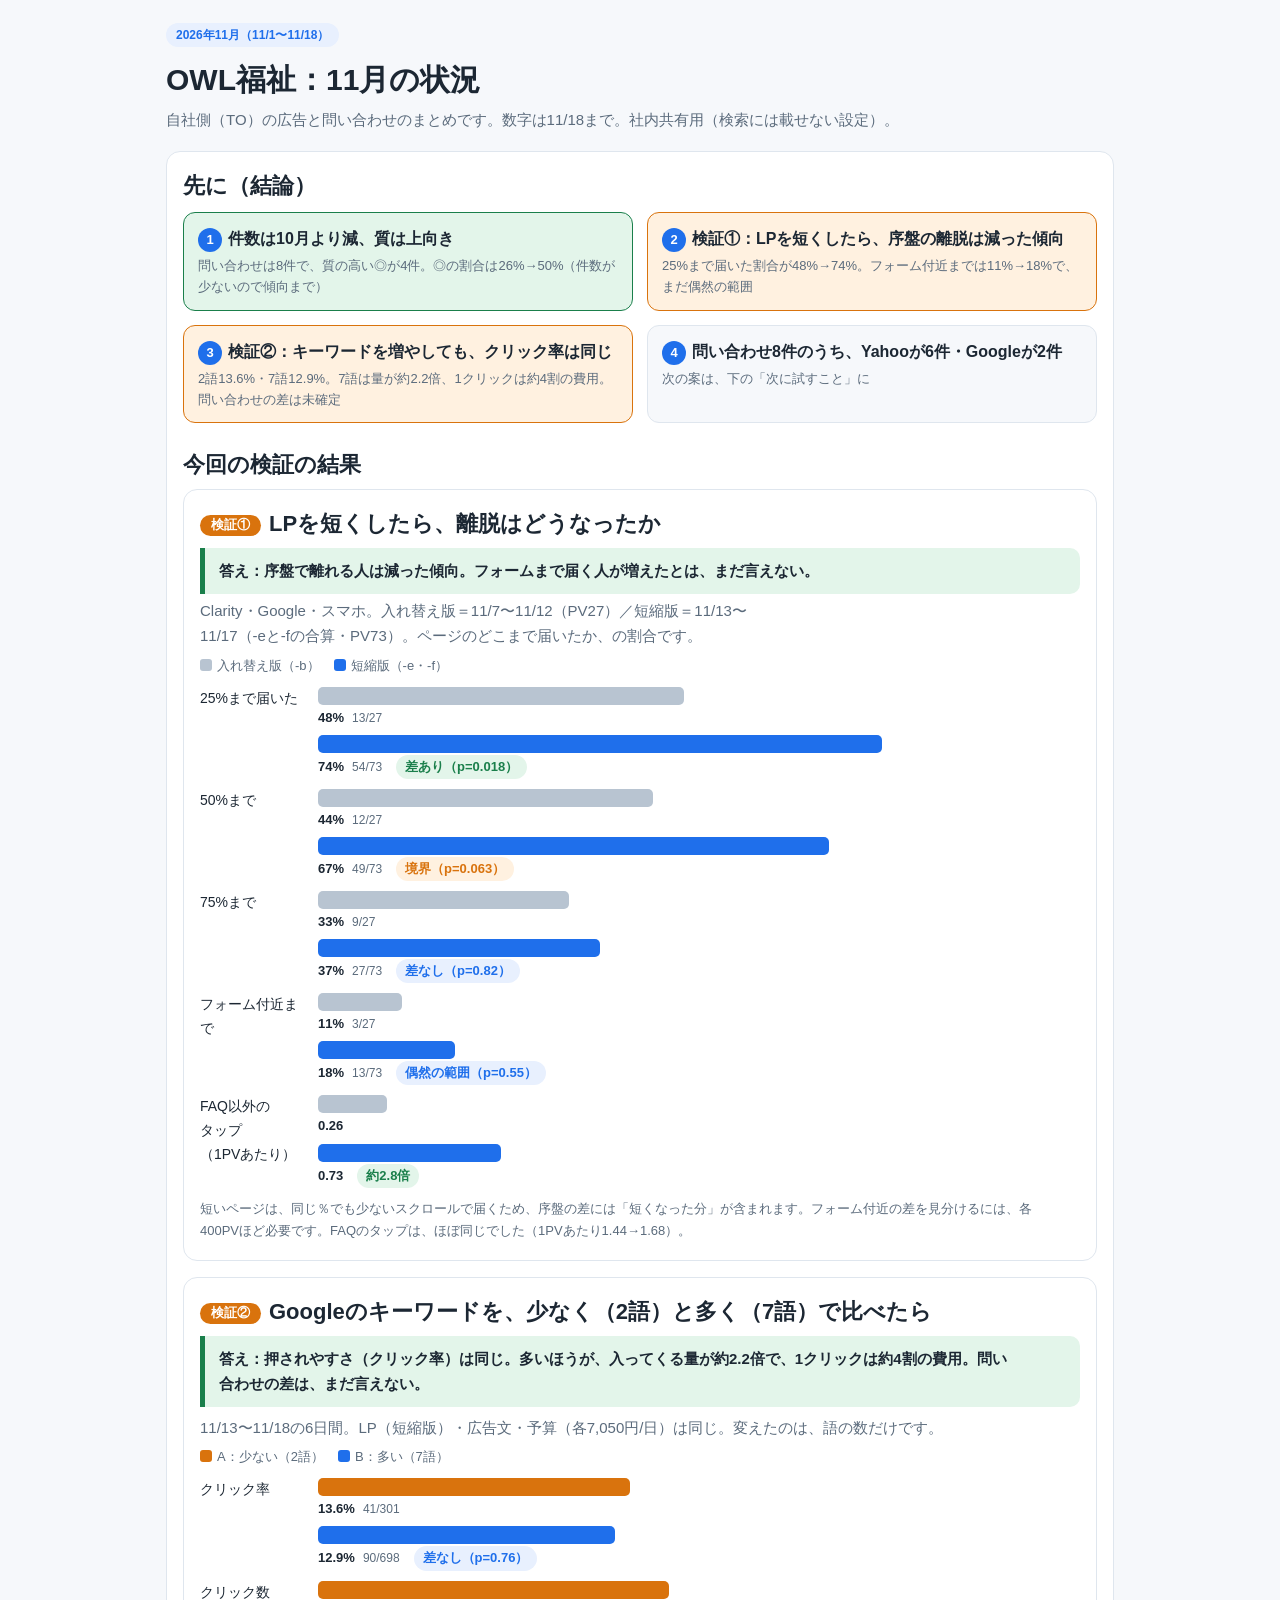
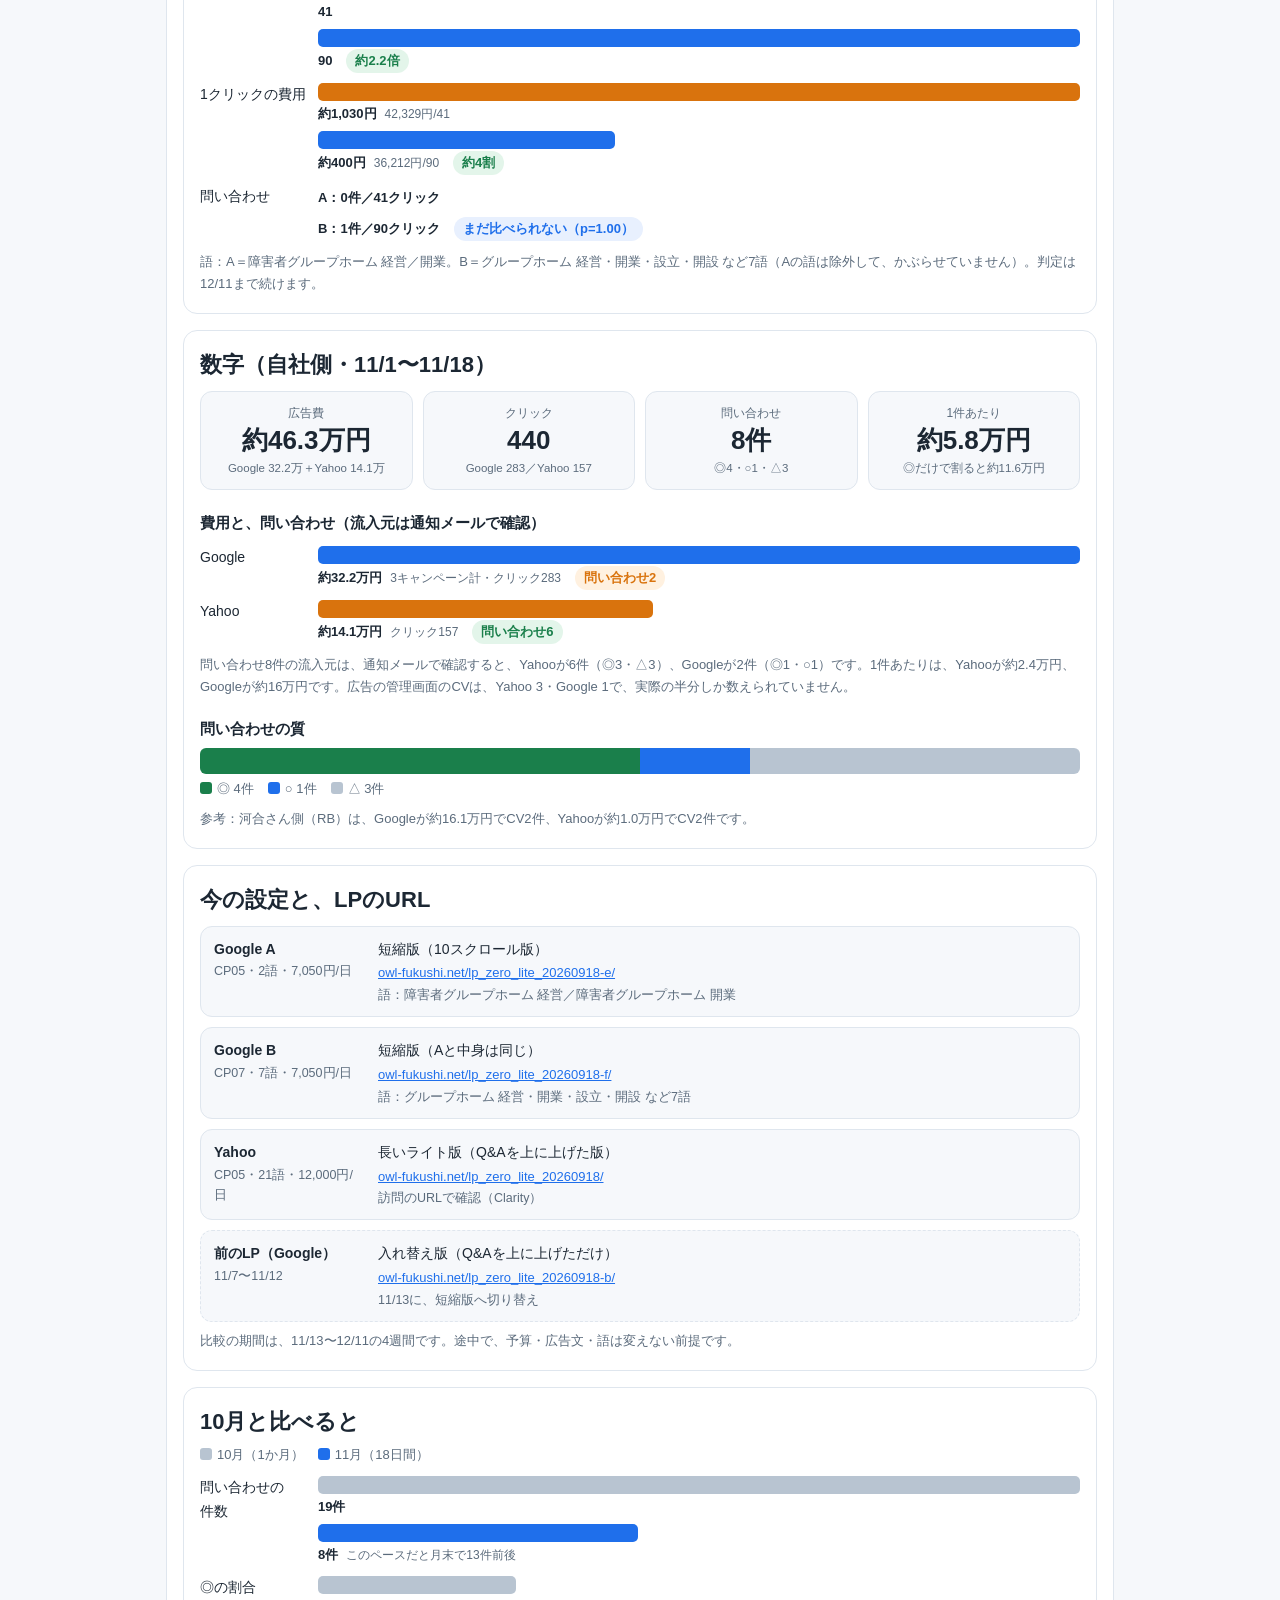
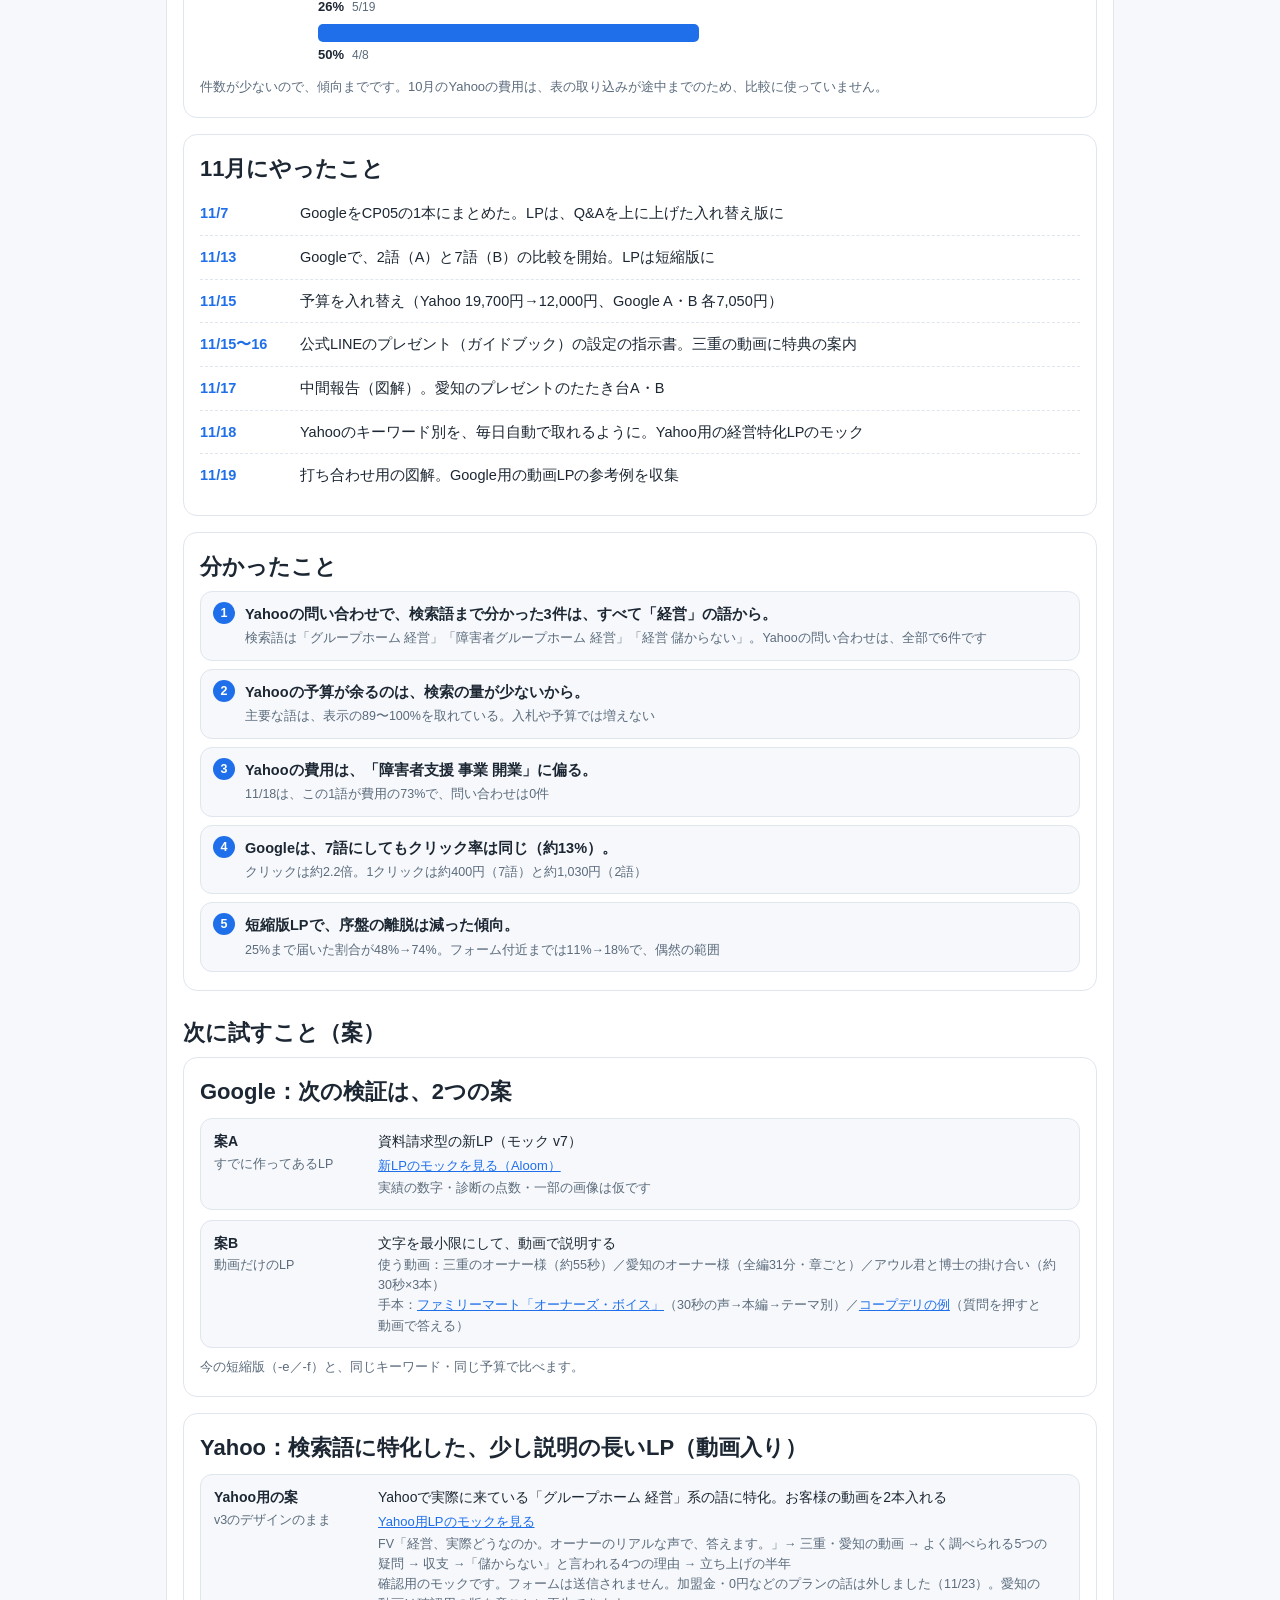
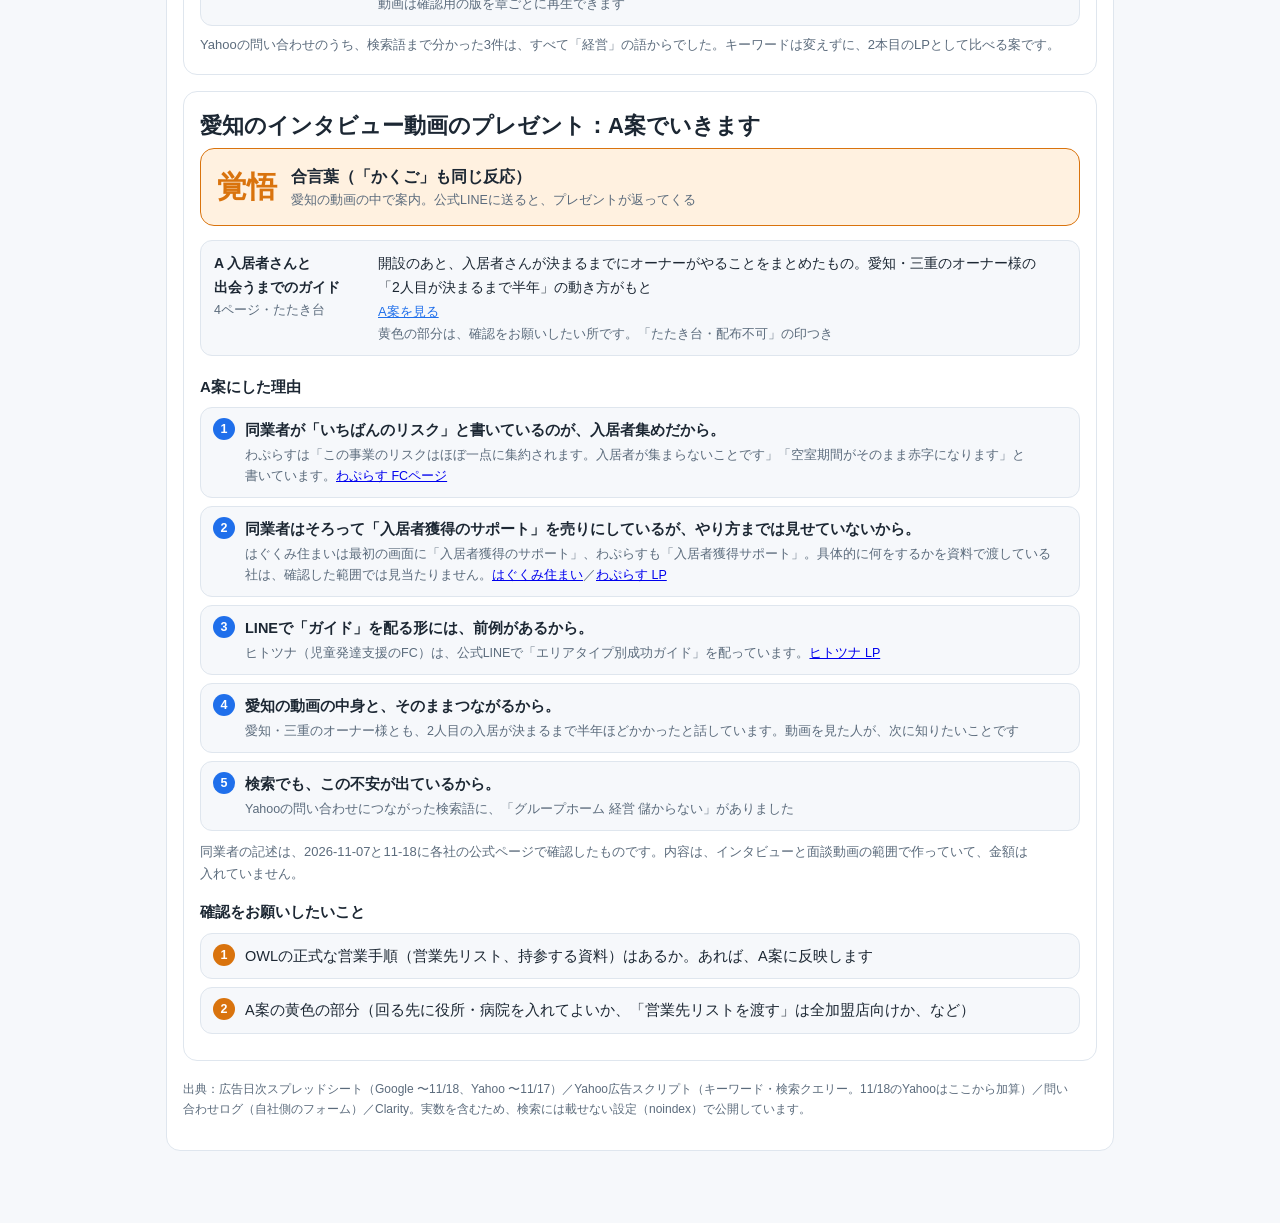
==== commit f957cd17: "Yahoo用LPモック：プランの話を外し、愛知の動画を章ごとに再生できる版に差し替え" ====
--- a/index.html
+++ b/index.html
@@ -258,7 +258,7 @@
 <div class="card">
   <h2>Yahoo：検索語に特化した、少し説明の長いLP（動画入り）</h2>
   <div class="set">
-    <div class="sr"><div><b>Yahoo用の案</b><small>v3のデザインのまま</small></div><div>Yahooで実際に来ている「グループホーム 経営」系の語に特化。お客様の動画を2本入れる<br><a href="https://hoshizaemonn.github.io/owl-fukushi-202611/lp-yahoo/" target="_blank" rel="noopener">Yahoo用LPのモックを見る</a><small>FV「経営、実際どうなのか。オーナーのリアルな声で、答えます。」→ 三重・愛知の動画 → よく調べられる5つの疑問 → 収支 →「儲からない」と言われる4つの理由 → 立ち上げの半年</small><small>確認用のモックです。フォームは送信されません。愛知の動画は仮置きです</small></div></div>
+    <div class="sr"><div><b>Yahoo用の案</b><small>v3のデザインのまま</small></div><div>Yahooで実際に来ている「グループホーム 経営」系の語に特化。お客様の動画を2本入れる<br><a href="https://hoshizaemonn.github.io/owl-fukushi-202611/lp-yahoo/" target="_blank" rel="noopener">Yahoo用LPのモックを見る</a><small>FV「経営、実際どうなのか。オーナーのリアルな声で、答えます。」→ 三重・愛知の動画 → よく調べられる5つの疑問 → 収支 →「儲からない」と言われる4つの理由 → 立ち上げの半年</small><small>確認用のモックです。フォームは送信されません。加盟金・0円などのプランの話は外しました（11/23）。愛知の動画は確認用の版を章ごとに再生できます</small></div></div>
   </div>
   <p class="note">Yahooの問い合わせのうち、検索語まで分かった3件は、すべて「経営」の語からでした。キーワードは変えずに、2本目のLPとして比べる案です。</p>
 </div>
